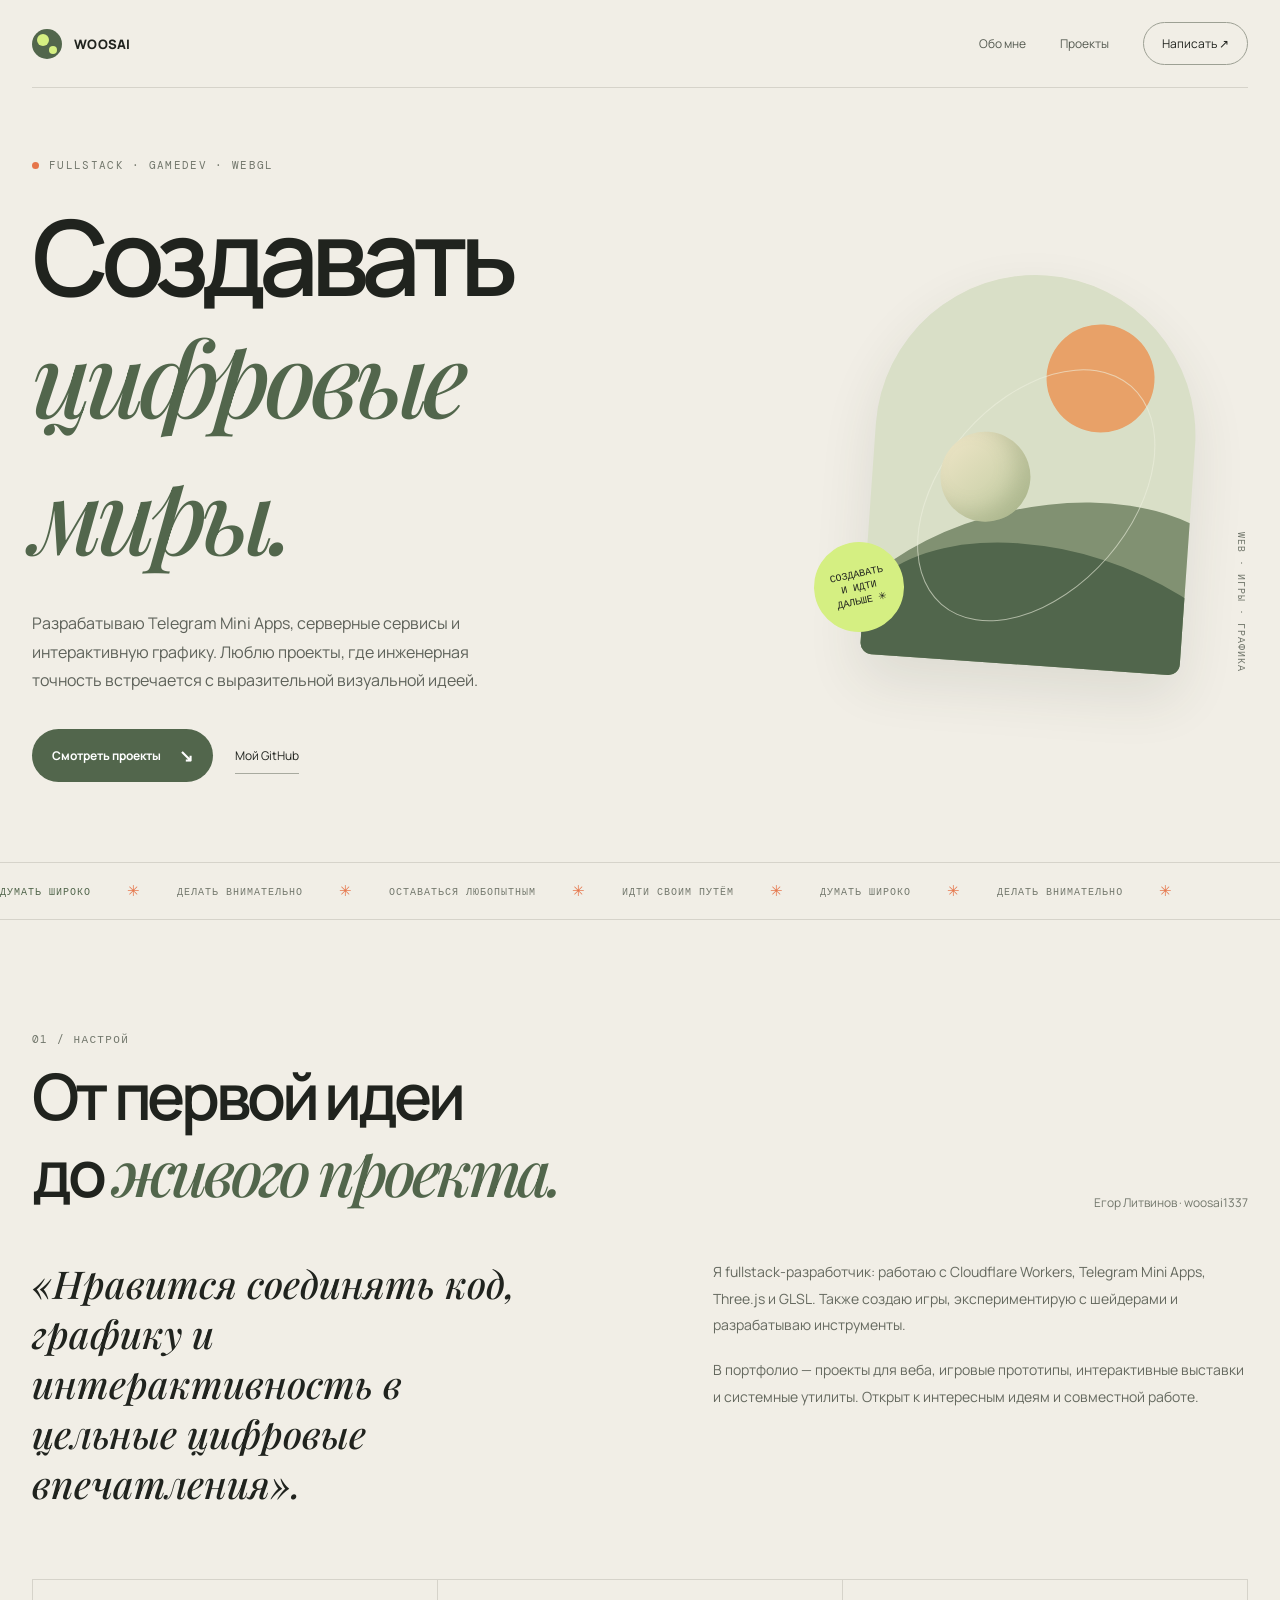
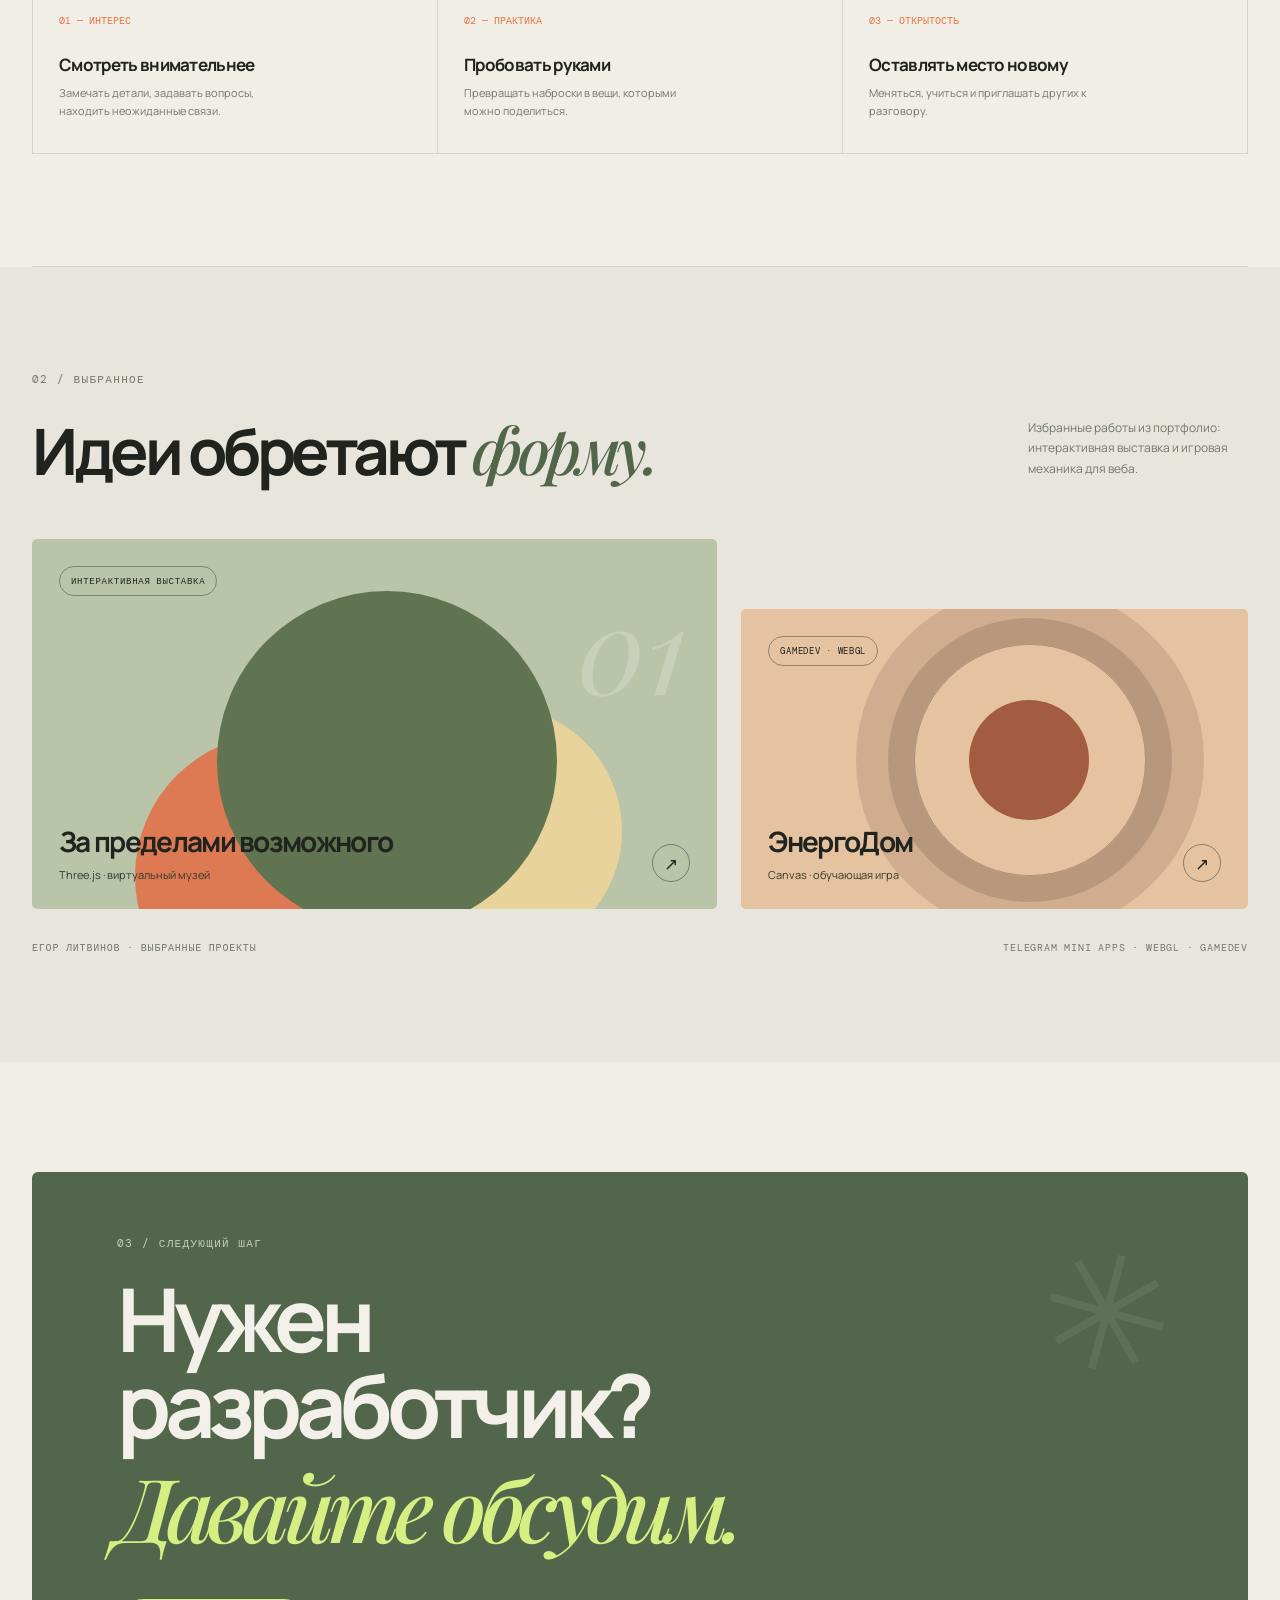
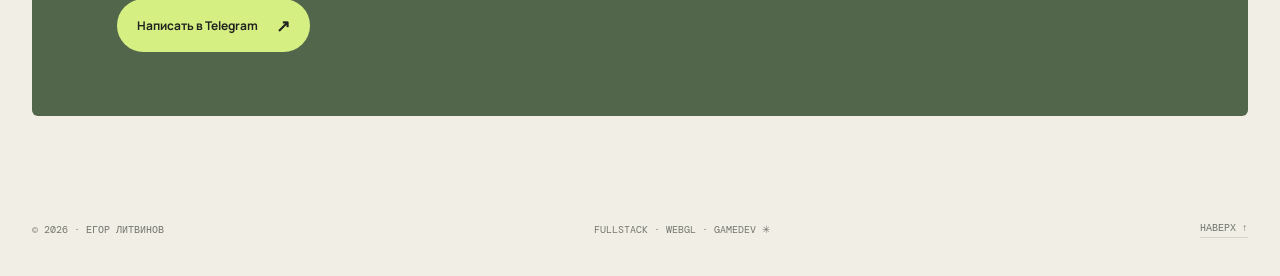
==== pole-zreniya/index.html @ 6d524a36 "Add refreshed portfolio page" ====
<!doctype html>
<html lang="ru">
<head>
  <meta charset="utf-8" />
  <meta name="viewport" content="width=device-width, initial-scale=1" />
  <meta name="theme-color" content="#f1eee6" />
  <meta name="description" content="Портфолио Егора Литвинова: Telegram Mini Apps, serverless, WebGL, игры и интерактивные цифровые проекты." />
  <title>Егор Литвинов — разработчик цифровых миров</title>
  <link rel="preconnect" href="https://fonts.googleapis.com" />
  <link rel="preconnect" href="https://fonts.gstatic.com" crossorigin />
  <link href="https://fonts.googleapis.com/css2?family=DM+Mono:wght@400;500&family=Manrope:wght@400;500;600;700;800&family=Playfair+Display:ital,wght@0,500;0,600;1,500;1,600&display=swap" rel="stylesheet" />
  <style>
    :root{--paper:#f1eee6;--ink:#20231e;--muted:#72776c;--line:#d6d3ca;--green:#52664c;--lime:#d5ef82;--orange:#e6754a;--serif:'Playfair Display',Georgia,serif;--sans:Manrope,Arial,sans-serif;--mono:'DM Mono',monospace}
    *{box-sizing:border-box}html{scroll-behavior:smooth}body{margin:0;background:var(--paper);color:var(--ink);font-family:var(--sans);-webkit-font-smoothing:antialiased}a{color:inherit;text-decoration:none}.wrap{width:min(1320px,calc(100% - 64px));margin:auto}.topbar{height:88px;display:flex;align-items:center;justify-content:space-between;border-bottom:1px solid var(--line)}.brand{display:flex;align-items:center;gap:12px;font-size:13px;font-weight:800;letter-spacing:.02em}.brand-mark{width:30px;height:30px;border-radius:50%;background:var(--green);position:relative}.brand-mark:before,.brand-mark:after{content:'';position:absolute;background:var(--lime);border-radius:50%}.brand-mark:before{width:12px;height:12px;top:5px;left:5px}.brand-mark:after{width:8px;height:8px;bottom:5px;right:5px}.nav{display:flex;gap:34px;align-items:center;font-size:12px;color:#555a51}.nav a:hover{color:var(--orange)}.nav .contact{border:1px solid #9da094;border-radius:30px;padding:12px 18px;color:var(--ink)}.hero{min-height:670px;display:grid;grid-template-columns:1fr 430px;gap:9%;align-items:center;padding:70px 0 80px;position:relative}.eyebrow,.label{font:11px var(--mono);text-transform:uppercase;letter-spacing:.12em;color:var(--muted)}.eyebrow{display:flex;align-items:center;gap:10px}.dot{height:7px;width:7px;background:var(--orange);border-radius:50%;display:inline-block}.hero h1{font-size:clamp(64px,8.2vw,118px);line-height:.96;letter-spacing:-.075em;margin:34px 0 28px;font-weight:600}.hero h1 em{font:italic 500 .98em var(--serif);letter-spacing:-.06em;color:var(--green)}.intro{max-width:500px;font-size:16px;line-height:1.8;color:#5e625a;margin:0 0 34px}.hero-actions{display:flex;align-items:center;gap:22px}.button{display:inline-flex;align-items:center;gap:18px;background:var(--green);color:#fff;border-radius:999px;padding:15px 20px;font-size:12px;font-weight:700;transition:transform .2s,background .2s}.button:hover{transform:translateY(-2px);background:#3b5037}.button span{font-size:17px}.text-link{font-size:12px;border-bottom:1px solid #a8aa9f;padding:9px 0}.art{height:440px;position:relative;display:flex;align-items:center;justify-content:center}.art-card{width:320px;height:390px;background:#d9dfc7;border-radius:170px 170px 12px 12px;position:relative;overflow:hidden;transform:rotate(4deg);box-shadow:0 24px 55px #343c2b1c}.sun{position:absolute;width:108px;height:108px;border-radius:50%;background:#e8a168;top:45px;right:45px}.hill{position:absolute;width:440px;height:260px;border-radius:50%;background:#819172;bottom:-103px;left:-46px;transform:rotate(-17deg)}.hill.two{background:#51664c;bottom:-146px;left:-15px;transform:rotate(14deg)}.orb{position:absolute;z-index:2;width:90px;height:90px;border-radius:50%;background:linear-gradient(135deg,#f0e6c8,#bdc99e);left:68px;top:160px;box-shadow:inset -15px -8px 20px #71805a45}.orbit{position:absolute;z-index:2;border:1px solid #eef0df99;width:190px;height:290px;border-radius:50%;top:75px;left:70px;transform:rotate(37deg)}.art-caption{position:absolute;right:0;bottom:18px;font:10px var(--mono);color:var(--muted);writing-mode:vertical-rl;letter-spacing:.1em}.stamp{position:absolute;left:-4px;bottom:58px;width:90px;height:90px;background:var(--lime);border-radius:50%;display:grid;place-items:center;text-align:center;font:10px/1.35 var(--mono);text-transform:uppercase;transform:rotate(-12deg);z-index:3}.ticker{border-top:1px solid var(--line);border-bottom:1px solid var(--line);padding:18px 0;display:flex;gap:36px;align-items:center;overflow:hidden;white-space:nowrap;color:#74796e;font:10px var(--mono);letter-spacing:.1em;text-transform:uppercase}.ticker strong{color:var(--green);font-weight:500}.ticker span{display:inline-flex;align-items:center;gap:36px}.ticker i{font-style:normal;color:var(--orange);font-size:15px}.section{padding:112px 0;border-bottom:1px solid var(--line)}.section-head{display:flex;justify-content:space-between;align-items:end;margin-bottom:46px}.section-head h2{font-size:clamp(38px,5vw,68px);letter-spacing:-.065em;line-height:1;margin:18px 0 0;font-weight:600}.section-head h2 em{font:italic 500 1em var(--serif);color:var(--green)}.section-note{font-size:12px;line-height:1.7;color:var(--muted);max-width:210px}.about-grid{display:grid;grid-template-columns:1fr 1fr;gap:12%;align-items:start}.about-quote{font:italic 500 clamp(26px,3vw,40px)/1.3 var(--serif);max-width:520px;margin:0}.about-copy{font-size:14px;line-height:1.9;color:#65695f}.about-copy p{margin:0 0 18px}.principles{display:grid;grid-template-columns:repeat(3,1fr);gap:1px;background:var(--line);border:1px solid var(--line);margin-top:70px}.principle{background:var(--paper);padding:27px 26px 32px;min-height:164px}.principle .num{font:10px var(--mono);color:var(--orange)}.principle h3{font-size:17px;letter-spacing:-.04em;margin:24px 0 8px}.principle p{font-size:11px;line-height:1.7;color:var(--muted);margin:0;max-width:240px}.work{background:#e8e6dc}.work .wrap{padding-top:105px;padding-bottom:108px}.work-top{display:flex;justify-content:space-between;align-items:end;margin-bottom:48px}.work-top h2{font-size:clamp(40px,5vw,66px);line-height:1;letter-spacing:-.07em;margin:20px 0 0}.work-top h2 em{font:italic 500 1em var(--serif);color:var(--green)}.work-top p{max-width:220px;font-size:12px;line-height:1.7;color:var(--muted)}.projects{display:grid;grid-template-columns:1.15fr .85fr;gap:24px}.project{position:relative;min-height:350px;border-radius:5px;overflow:hidden;padding:27px;display:flex;flex-direction:column;justify-content:space-between}.project:first-child{background:#b9c4a9}.project:last-child{background:#e5c2a0;margin-top:70px;min-height:300px}.project-visual{position:absolute;inset:0;overflow:hidden}.project:first-child .project-visual:before{content:'';position:absolute;width:340px;height:340px;border-radius:50%;background:#607451;top:52px;left:27%;box-shadow:110px 70px 0 -45px #e8d49a,-110px 115px 0 -28px #dd7953}.project:first-child .project-visual:after{content:'01';position:absolute;right:30px;top:26px;font:italic 120px var(--serif);color:#f2eee04a}.project:last-child .project-visual:before{content:'';position:absolute;width:230px;height:230px;border:1px solid #775d4b7d;border-radius:50%;top:35px;left:34%;box-shadow:0 0 0 25px #0000,0 0 0 26px #775d4b44,0 0 0 57px #0000,0 0 0 58px #775d4b35}.project:last-child .project-visual:after{content:'';position:absolute;width:120px;height:120px;border-radius:50%;background:#a35c41;top:91px;left:calc(34% + 55px)}.project-content,.project-tag{position:relative;z-index:1}.project-tag{align-self:flex-start;border:1px solid #31382b70;border-radius:30px;padding:8px 11px;font:9px var(--mono);text-transform:uppercase;letter-spacing:.08em}.project h3{font-size:28px;letter-spacing:-.06em;margin:0 0 7px}.project p{font-size:11px;color:#34392f;margin:0}.project-bottom{display:flex;justify-content:space-between;align-items:end}.arrow{width:38px;height:38px;border:1px solid #34392f80;border-radius:50%;display:grid;place-items:center;font-size:17px}.work-foot{display:flex;justify-content:space-between;align-items:center;margin-top:32px;color:var(--muted);font:10px var(--mono);text-transform:uppercase;letter-spacing:.08em}.contact-section{padding:110px 0 80px}.contact-box{background:var(--green);color:#f2f0e8;padding:64px 7%;border-radius:6px;position:relative;overflow:hidden}.contact-box:after{content:'✳';position:absolute;right:6%;top:5%;font-size:160px;color:#ffffff12;transform:rotate(15deg)}.contact-box .label{color:#c5cebc}.contact-box h2{font-size:clamp(44px,7vw,88px);letter-spacing:-.075em;line-height:.98;margin:25px 0;max-width:730px}.contact-box h2 em{font:italic 500 1em var(--serif);color:var(--lime)}.contact-box .button{background:var(--lime);color:var(--ink);margin-top:9px}.contact-box .button:hover{background:#e2f7a7}.footer{display:flex;justify-content:space-between;align-items:center;padding:25px 0 38px;color:var(--muted);font:10px var(--mono)}.footer a{border-bottom:1px solid var(--line);padding-bottom:3px}
    @media(max-width:850px){.hero{grid-template-columns:1fr 300px;gap:4%;min-height:580px}.art-card{width:255px;height:340px}.art{height:380px}.sun{width:82px;height:82px}.hill{width:350px}.orbit{left:38px}.orb{left:42px}.stamp{left:-8px}.section{padding:82px 0}.work .wrap{padding-top:80px;padding-bottom:80px}}
    @media(max-width:650px){.wrap{width:calc(100% - 40px)}.topbar{height:70px}.nav{gap:0}.nav>a:not(.contact){display:none}.nav .contact{padding:10px 14px}.hero{display:flex;flex-direction:column;align-items:stretch;padding:64px 0 35px;gap:12px}.hero h1{font-size:clamp(62px,17vw,96px);margin:25px 0 20px}.intro{font-size:14px;max-width:420px}.art{height:345px;width:100%;margin-top:0}.art-card{width:250px;height:320px}.art-caption{right:10px}.stamp{left:calc(50% - 155px);bottom:34px}.ticker{padding:15px 0}.section{padding:75px 0}.section-head{display:block;margin-bottom:35px}.section-note{margin-top:20px}.about-grid{grid-template-columns:1fr;gap:28px}.principles{grid-template-columns:1fr;margin-top:42px}.principle{min-height:130px}.principle h3{margin-top:17px}.work .wrap{padding-top:75px;padding-bottom:75px}.work-top{display:block}.work-top p{margin-top:18px}.projects{grid-template-columns:1fr;gap:14px}.project{min-height:300px}.project:last-child{margin-top:0;min-height:270px}.work-foot{font-size:8px}.contact-section{padding:72px 0 45px}.contact-box{padding:44px 25px}.contact-box:after{font-size:100px;right:-5px}.contact-box h2{font-size:53px}.footer{font-size:8px;gap:15px}.footer span:first-child{max-width:150px}}
    @media(prefers-reduced-motion:reduce){html{scroll-behavior:auto}*,*:before,*:after{transition:none!important}}
  </style>
</head>
<body>
  <header class="wrap topbar">
    <a class="brand" href="#top" aria-label="woosai — наверх"><span class="brand-mark"></span><span>WOOSAI</span></a>
    <nav class="nav" aria-label="Основная навигация"><a href="#about">Обо мне</a><a href="#work">Проекты</a><a href="#contact" class="contact">Написать ↗</a></nav>
  </header>
  <main id="top">
    <section class="wrap hero">
      <div><div class="eyebrow"><i class="dot"></i> FULLSTACK · GAMEDEV · WEBGL</div><h1>Создавать<br><em>цифровые миры.</em></h1><p class="intro">Разрабатываю Telegram Mini Apps, серверные сервисы и интерактивную графику. Люблю проекты, где инженерная точность встречается с выразительной визуальной идеей.</p><div class="hero-actions"><a class="button" href="#work">Смотреть проекты <span>↘</span></a><a class="text-link" href="https://github.com/woosai1337" target="_blank" rel="noopener">Мой GitHub</a></div></div>
      <div class="art" aria-label="Абстрактная иллюстрация: солнце над холмами"><div class="art-card"><div class="sun"></div><div class="orbit"></div><div class="orb"></div><div class="hill"></div><div class="hill two"></div></div><div class="stamp">создавать<br>и идти<br>дальше ✳</div><div class="art-caption">WEB · ИГРЫ · ГРАФИКА</div></div>
    </section>
    <div class="ticker" aria-hidden="true"><span><strong>думать широко</strong><i>✳</i>делать внимательно<i>✳</i>оставаться любопытным<i>✳</i>идти своим путём<i>✳</i>думать широко<i>✳</i>делать внимательно<i>✳</i></span></div>
    <section class="wrap section" id="about">
      <div class="section-head"><div><div class="label">01 / НАСТРОЙ</div><h2>От первой идеи<br>до <em>живого проекта.</em></h2></div><div class="section-note">Егор Литвинов · woosai1337</div></div>
      <div class="about-grid"><p class="about-quote">«Нравится соединять код, графику и интерактивность в цельные цифровые впечатления».</p><div class="about-copy"><p>Я fullstack-разработчик: работаю с Cloudflare Workers, Telegram Mini Apps, Three.js и GLSL. Также создаю игры, экспериментирую с шейдерами и разрабатываю инструменты.</p><p>В портфолио — проекты для веба, игровые прототипы, интерактивные выставки и системные утилиты. Открыт к интересным идеям и совместной работе.</p></div></div>
      <div class="principles"><article class="principle"><span class="num">01 — ИНТЕРЕС</span><h3>Смотреть внимательнее</h3><p>Замечать детали, задавать вопросы, находить неожиданные связи.</p></article><article class="principle"><span class="num">02 — ПРАКТИКА</span><h3>Пробовать руками</h3><p>Превращать наброски в вещи, которыми можно поделиться.</p></article><article class="principle"><span class="num">03 — ОТКРЫТОСТЬ</span><h3>Оставлять место новому</h3><p>Меняться, учиться и приглашать других к разговору.</p></article></div>
    </section>
    <section class="work" id="work"><div class="wrap"><div class="work-top"><div><div class="label">02 / ВЫБРАННОЕ</div><h2>Идеи обретают <em>форму.</em></h2></div><p>Избранные работы из портфолио: интерактивная выставка и игровая механика для веба.</p></div>
      <div class="projects"><article class="project"><div class="project-visual"></div><span class="project-tag">ИНТЕРАКТИВНАЯ ВЫСТАВКА</span><div class="project-bottom"><div class="project-content"><h3>За пределами возможного</h3><p>Three.js · виртуальный музей</p></div><span class="arrow" aria-hidden="true">↗</span></div></article><article class="project"><div class="project-visual"></div><span class="project-tag">GAMEDEV · WEBGL</span><div class="project-bottom"><div class="project-content"><h3>ЭнергоДом</h3><p>Canvas · обучающая игра</p></div><span class="arrow" aria-hidden="true">↗</span></div></article></div><div class="work-foot"><span>ЕГОР ЛИТВИНОВ · ВЫБРАННЫЕ ПРОЕКТЫ</span><span>TELEGRAM MINI APPS · WEBGL · GAMEDEV</span></div>
    </div></section>
    <section class="wrap contact-section" id="contact"><div class="contact-box"><div class="label">03 / СЛЕДУЮЩИЙ ШАГ</div><h2>Нужен разработчик?<br><em>Давайте обсудим.</em></h2><a class="button" href="https://t.me/tarakan_egor" target="_blank" rel="noopener">Написать в Telegram <span>↗</span></a></div></section>
  </main>
  <footer class="wrap footer"><span>© 2026 · ЕГОР ЛИТВИНОВ</span><span>FULLSTACK · WEBGL · GAMEDEV ✳</span><a href="#top">НАВЕРХ ↑</a></footer>
</body>
</html>
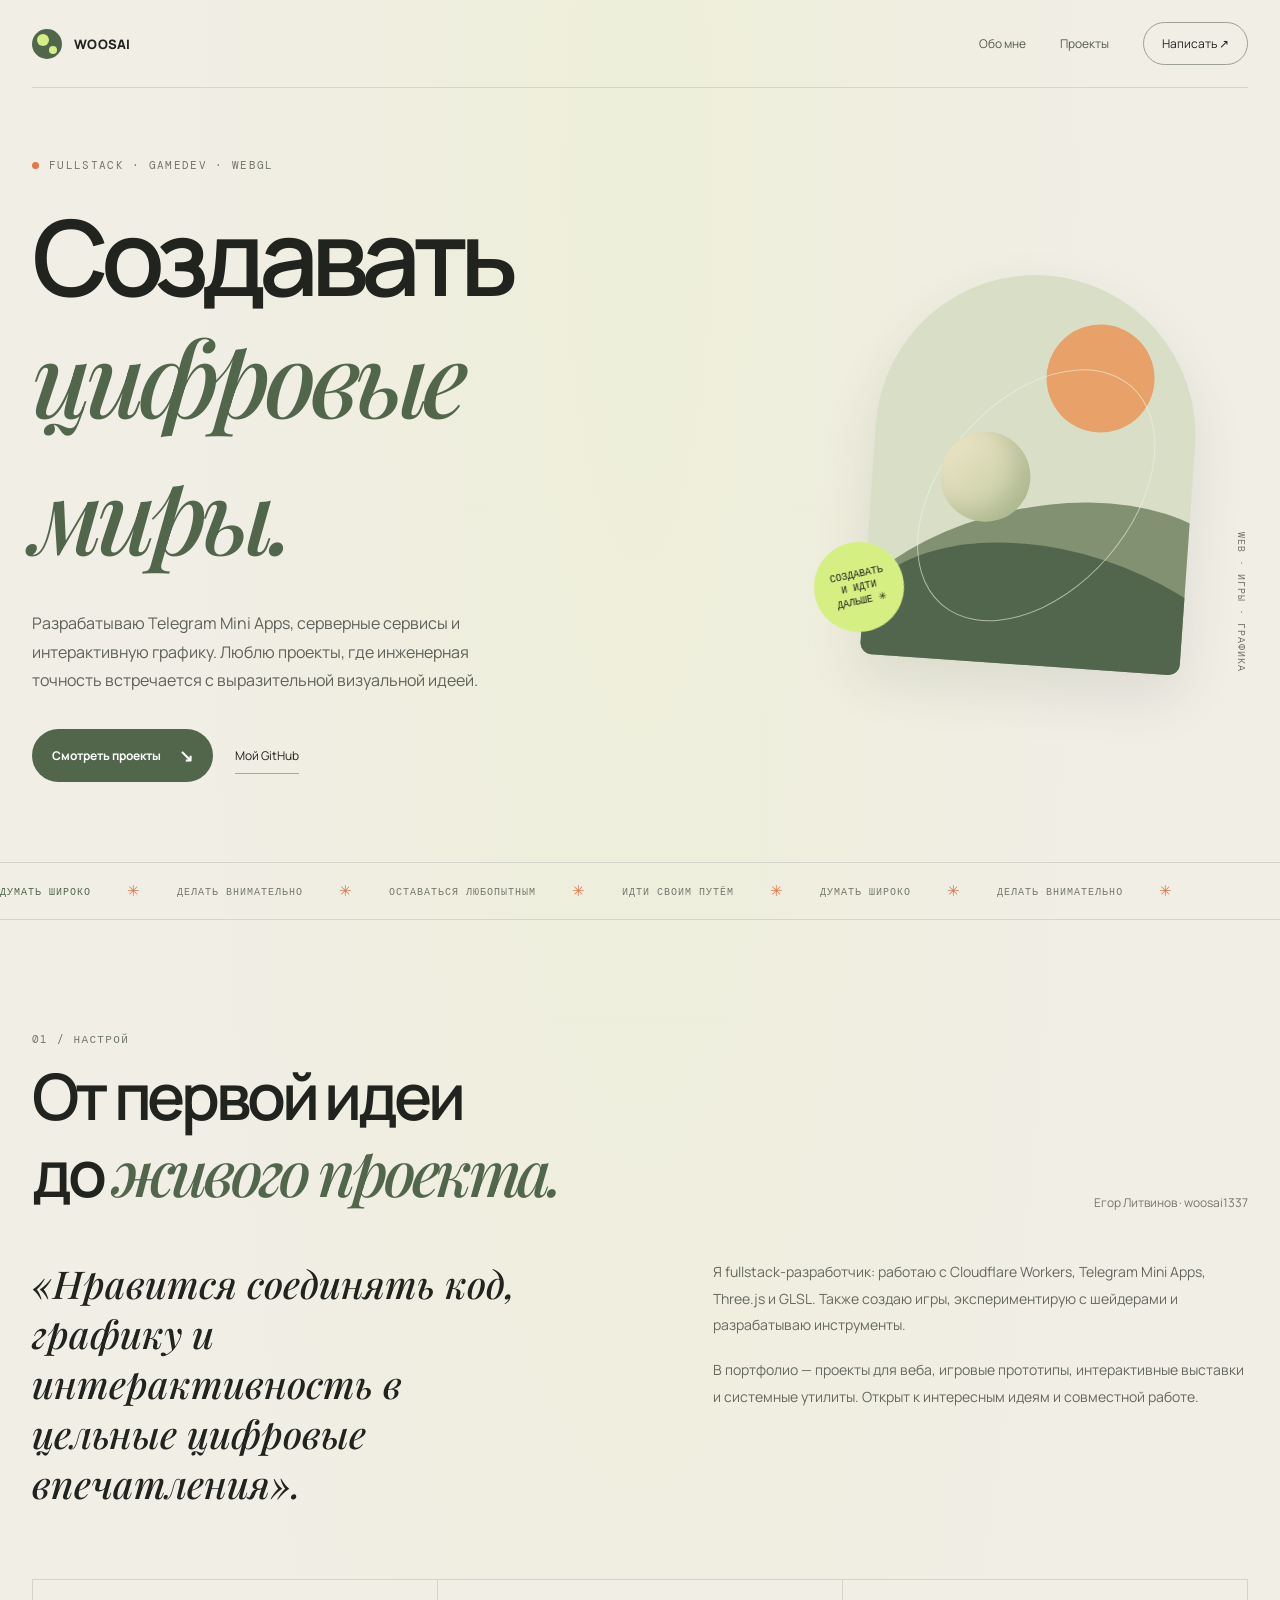
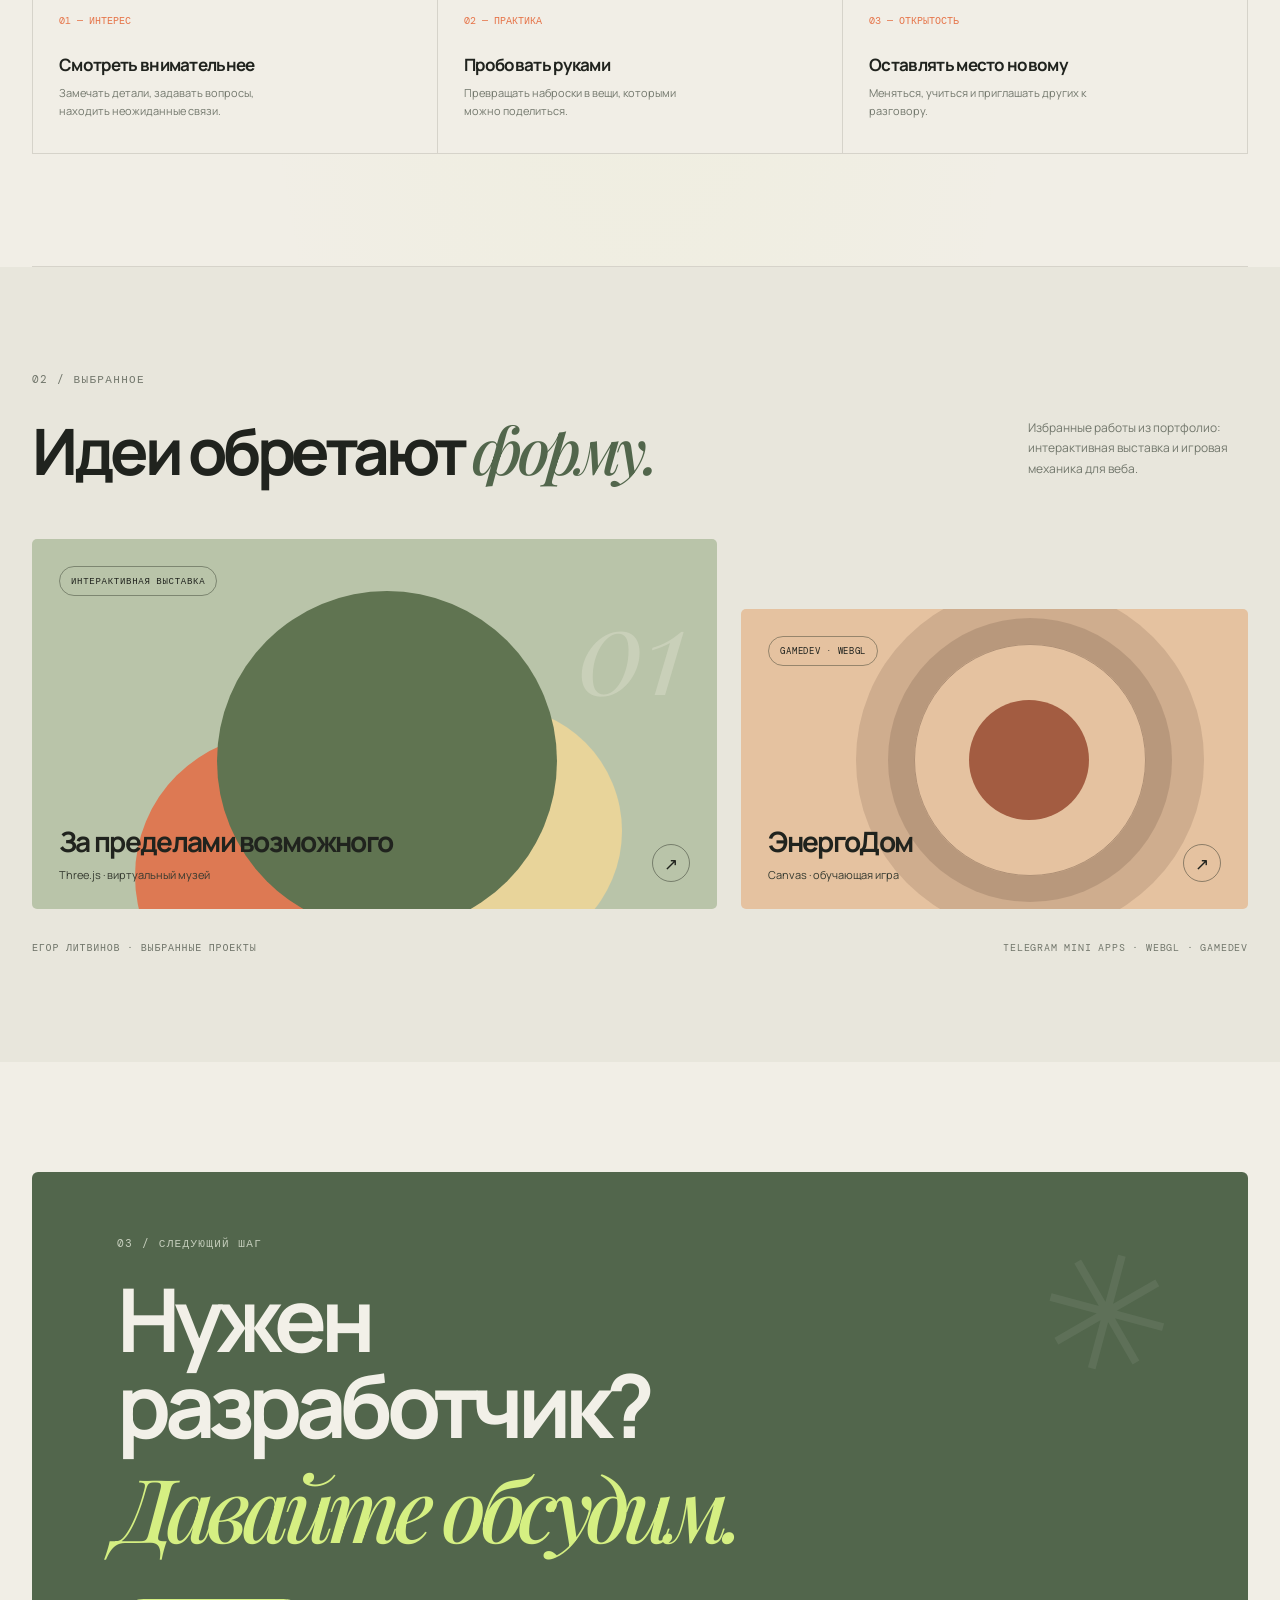
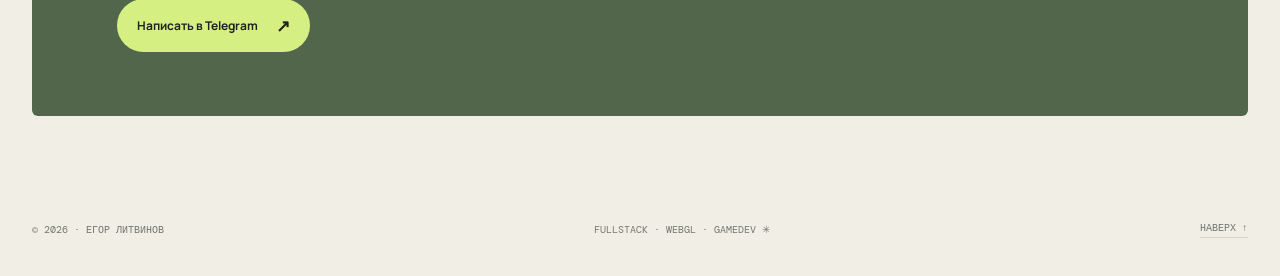
==== commit a94ac555: "Add refined motion and interactions" ====
--- a/pole-zreniya/index.html
+++ b/pole-zreniya/index.html
@@ -16,6 +16,24 @@
     @media(max-width:650px){.wrap{width:calc(100% - 40px)}.topbar{height:70px}.nav{gap:0}.nav>a:not(.contact){display:none}.nav .contact{padding:10px 14px}.hero{display:flex;flex-direction:column;align-items:stretch;padding:64px 0 35px;gap:12px}.hero h1{font-size:clamp(62px,17vw,96px);margin:25px 0 20px}.intro{font-size:14px;max-width:420px}.art{height:345px;width:100%;margin-top:0}.art-card{width:250px;height:320px}.art-caption{right:10px}.stamp{left:calc(50% - 155px);bottom:34px}.ticker{padding:15px 0}.section{padding:75px 0}.section-head{display:block;margin-bottom:35px}.section-note{margin-top:20px}.about-grid{grid-template-columns:1fr;gap:28px}.principles{grid-template-columns:1fr;margin-top:42px}.principle{min-height:130px}.principle h3{margin-top:17px}.work .wrap{padding-top:75px;padding-bottom:75px}.work-top{display:block}.work-top p{margin-top:18px}.projects{grid-template-columns:1fr;gap:14px}.project{min-height:300px}.project:last-child{margin-top:0;min-height:270px}.work-foot{font-size:8px}.contact-section{padding:72px 0 45px}.contact-box{padding:44px 25px}.contact-box:after{font-size:100px;right:-5px}.contact-box h2{font-size:53px}.footer{font-size:8px;gap:15px}.footer span:first-child{max-width:150px}}
     @media(prefers-reduced-motion:reduce){html{scroll-behavior:auto}*,*:before,*:after{transition:none!important}}
   </style>
+
+  <style id="motion-upgrade">
+    :root{--spot-x:52vw;--spot-y:28vh;--scroll-progress:0}
+    body{background-image:radial-gradient(ellipse at var(--spot-x) var(--spot-y),rgba(213,239,130,.13),transparent 30rem)}
+    body:before{content:"";position:fixed;z-index:20;left:0;right:0;top:0;height:3px;transform-origin:left;transform:scaleX(var(--scroll-progress));background:linear-gradient(90deg,var(--orange),var(--lime),var(--green));pointer-events:none}
+    .hero{perspective:1000px}.hero>div:first-child{animation:hero-in .9s cubic-bezier(.2,.75,.2,1) both}.hero .eyebrow{animation:fade-up .65s .12s both}.hero h1{animation:fade-up .8s .2s both}.hero .intro{animation:fade-up .8s .34s both}.hero-actions{animation:fade-up .8s .45s both}.art{transform-style:preserve-3d;animation:art-in 1s .16s cubic-bezier(.2,.75,.2,1) both}.art-card{animation:card-float 8s ease-in-out infinite;transition:transform .35s cubic-bezier(.2,.8,.2,1),box-shadow .35s}.art:hover .art-card{box-shadow:0 35px 75px #343c2b2e}.sun{animation:sun-glow 5s ease-in-out infinite alternate}.orb{animation:orbit-drift 11s ease-in-out infinite}.orbit{animation:orbit-spin 22s linear infinite}.stamp{animation:stamp-enter .7s .8s both,stamp-sway 7s 1.5s ease-in-out infinite}.ticker span{animation:ticker-run 35s linear infinite}.ticker:hover span{animation-play-state:paused}
+    .section-head,.about-grid,.principles,.work-top,.project,.contact-box,.footer{transition:opacity .75s,transform .75s cubic-bezier(.2,.75,.2,1)}
+    [data-reveal]{opacity:0;transform:translateY(28px)}[data-reveal].is-visible{opacity:1;transform:translateY(0)}
+    .principle{transition:background .25s,transform .3s}.principle:hover{background:#e9efdb;transform:translateY(-5px)}
+    .project{transform-style:preserve-3d;transition:transform .3s ease,box-shadow .3s}.project:hover{box-shadow:0 22px 50px #353d2a22}.project:hover .project-visual:before,.project:hover .project-visual:after{transition:transform .6s cubic-bezier(.2,.75,.2,1)}.project:first-child:hover .project-visual:before{transform:translate(-8px,-8px) scale(1.05)}.project:last-child:hover .project-visual:after{transform:scale(1.14)}.arrow{transition:transform .25s,background .25s,color .25s}.project:hover .arrow{transform:rotate(45deg);background:var(--ink);color:#fff}
+    .button{position:relative;overflow:hidden;isolation:isolate}.button:before{content:"";position:absolute;z-index:-1;inset:0;background:linear-gradient(110deg,transparent 25%,#ffffff42 50%,transparent 75%);transform:translateX(-130%);transition:transform .65s}.button:hover:before{transform:translateX(130%)}.nav .contact{transition:background .2s,color .2s,border-color .2s}.nav .contact:hover{background:var(--green);color:white;border-color:var(--green)}
+    .eyebrow .dot{animation:dot-pulse 2s ease-in-out infinite}.contact-box{isolation:isolate}.contact-box:after{animation:star-turn 45s linear infinite;transform-origin:center}
+    @keyframes hero-in{from{opacity:0;transform:translateY(22px)}to{opacity:1;transform:translateY(0)}}@keyframes fade-up{from{opacity:0;transform:translateY(18px)}to{opacity:1;transform:translateY(0)}}@keyframes art-in{from{opacity:0;transform:translate3d(20px,12px,-30px) rotateY(-8deg)}to{opacity:1;transform:translate3d(0,0,0) rotateY(0)}}@keyframes card-float{0%,100%{transform:translateY(0) rotate(4deg)}50%{transform:translateY(-10px) rotate(2deg)}}@keyframes sun-glow{from{box-shadow:0 0 0 0 #e8a16800}to{box-shadow:0 0 38px 4px #e8a16855}}@keyframes orbit-drift{0%,100%{transform:translate(0,0)}50%{transform:translate(8px,-11px)}}@keyframes orbit-spin{to{transform:rotate(397deg)}}@keyframes stamp-enter{from{opacity:0;scale:.6}to{opacity:1;scale:1}}@keyframes stamp-sway{0%,100%{rotate:-12deg}50%{rotate:-5deg}}@keyframes ticker-run{to{transform:translateX(-35%)}}@keyframes dot-pulse{0%,100%{box-shadow:0 0 0 0 #e6754a60}50%{box-shadow:0 0 0 7px #e6754a00}}@keyframes star-turn{to{rotate:375deg}}
+    @media(max-width:650px){body{background-image:radial-gradient(ellipse at var(--spot-x) var(--spot-y),rgba(213,239,130,.1),transparent 22rem)}.ticker span{animation-duration:48s}.project:hover{transform:none!important}}
+    @media(pointer:coarse){body{background-image:none}}
+    @media(prefers-reduced-motion:reduce){*,*:before,*:after{animation-duration:.01ms!important;animation-iteration-count:1!important;scroll-behavior:auto!important;transition-duration:.01ms!important}[data-reveal]{opacity:1;transform:none}}
+  </style>
+
 </head>
 <body>
   <header class="wrap topbar">
@@ -39,5 +57,23 @@
     <section class="wrap contact-section" id="contact"><div class="contact-box"><div class="label">03 / СЛЕДУЮЩИЙ ШАГ</div><h2>Нужен разработчик?<br><em>Давайте обсудим.</em></h2><a class="button" href="https://t.me/tarakan_egor" target="_blank" rel="noopener">Написать в Telegram <span>↗</span></a></div></section>
   </main>
   <footer class="wrap footer"><span>© 2026 · ЕГОР ЛИТВИНОВ</span><span>FULLSTACK · WEBGL · GAMEDEV ✳</span><a href="#top">НАВЕРХ ↑</a></footer>
+
+  <script>
+    (()=>{
+      const reduce=matchMedia('(prefers-reduced-motion: reduce)').matches;
+      const revealTargets=document.querySelectorAll('.section-head,.about-grid,.principles,.work-top,.project,.contact-box');
+      revealTargets.forEach((el,i)=>{el.dataset.reveal='';el.style.transitionDelay=`${Math.min(i%4,3)*90}ms`});
+      if(!reduce&&'IntersectionObserver'in window){
+        const observer=new IntersectionObserver(entries=>entries.forEach(entry=>{if(entry.isIntersecting){entry.target.classList.add('is-visible');observer.unobserve(entry.target)}}),{threshold:.14,rootMargin:'0px 0px -35px 0px'});
+        revealTargets.forEach(el=>observer.observe(el));
+      }else revealTargets.forEach(el=>el.classList.add('is-visible'));
+      let frame=0;
+      const update=(x,y)=>{if(frame)return;frame=requestAnimationFrame(()=>{document.documentElement.style.setProperty('--spot-x',`${x}px`);document.documentElement.style.setProperty('--spot-y',`${y}px`);const max=document.documentElement.scrollHeight-innerHeight;document.documentElement.style.setProperty('--scroll-progress',max>0?String(scrollY/max):'0');frame=0})};
+      addEventListener('pointermove',e=>{if(e.pointerType==='mouse'&&!reduce)update(e.clientX,e.clientY)},{passive:true});
+      addEventListener('scroll',()=>update(innerWidth*.5,innerHeight*.2),{passive:true});update(innerWidth*.5,innerHeight*.2);
+      if(!reduce&&matchMedia('(pointer:fine)').matches){document.querySelectorAll('.project').forEach(card=>{card.addEventListener('pointermove',e=>{const r=card.getBoundingClientRect(),x=(e.clientX-r.left)/r.width-.5,y=(e.clientY-r.top)/r.height-.5;card.style.transform=`perspective(800px) rotateX(${-y*4}deg) rotateY(${x*5}deg) translateY(-3px)`});card.addEventListener('pointerleave',()=>{card.style.transform=''})})}
+    })();
+  </script>
+
 </body>
 </html>
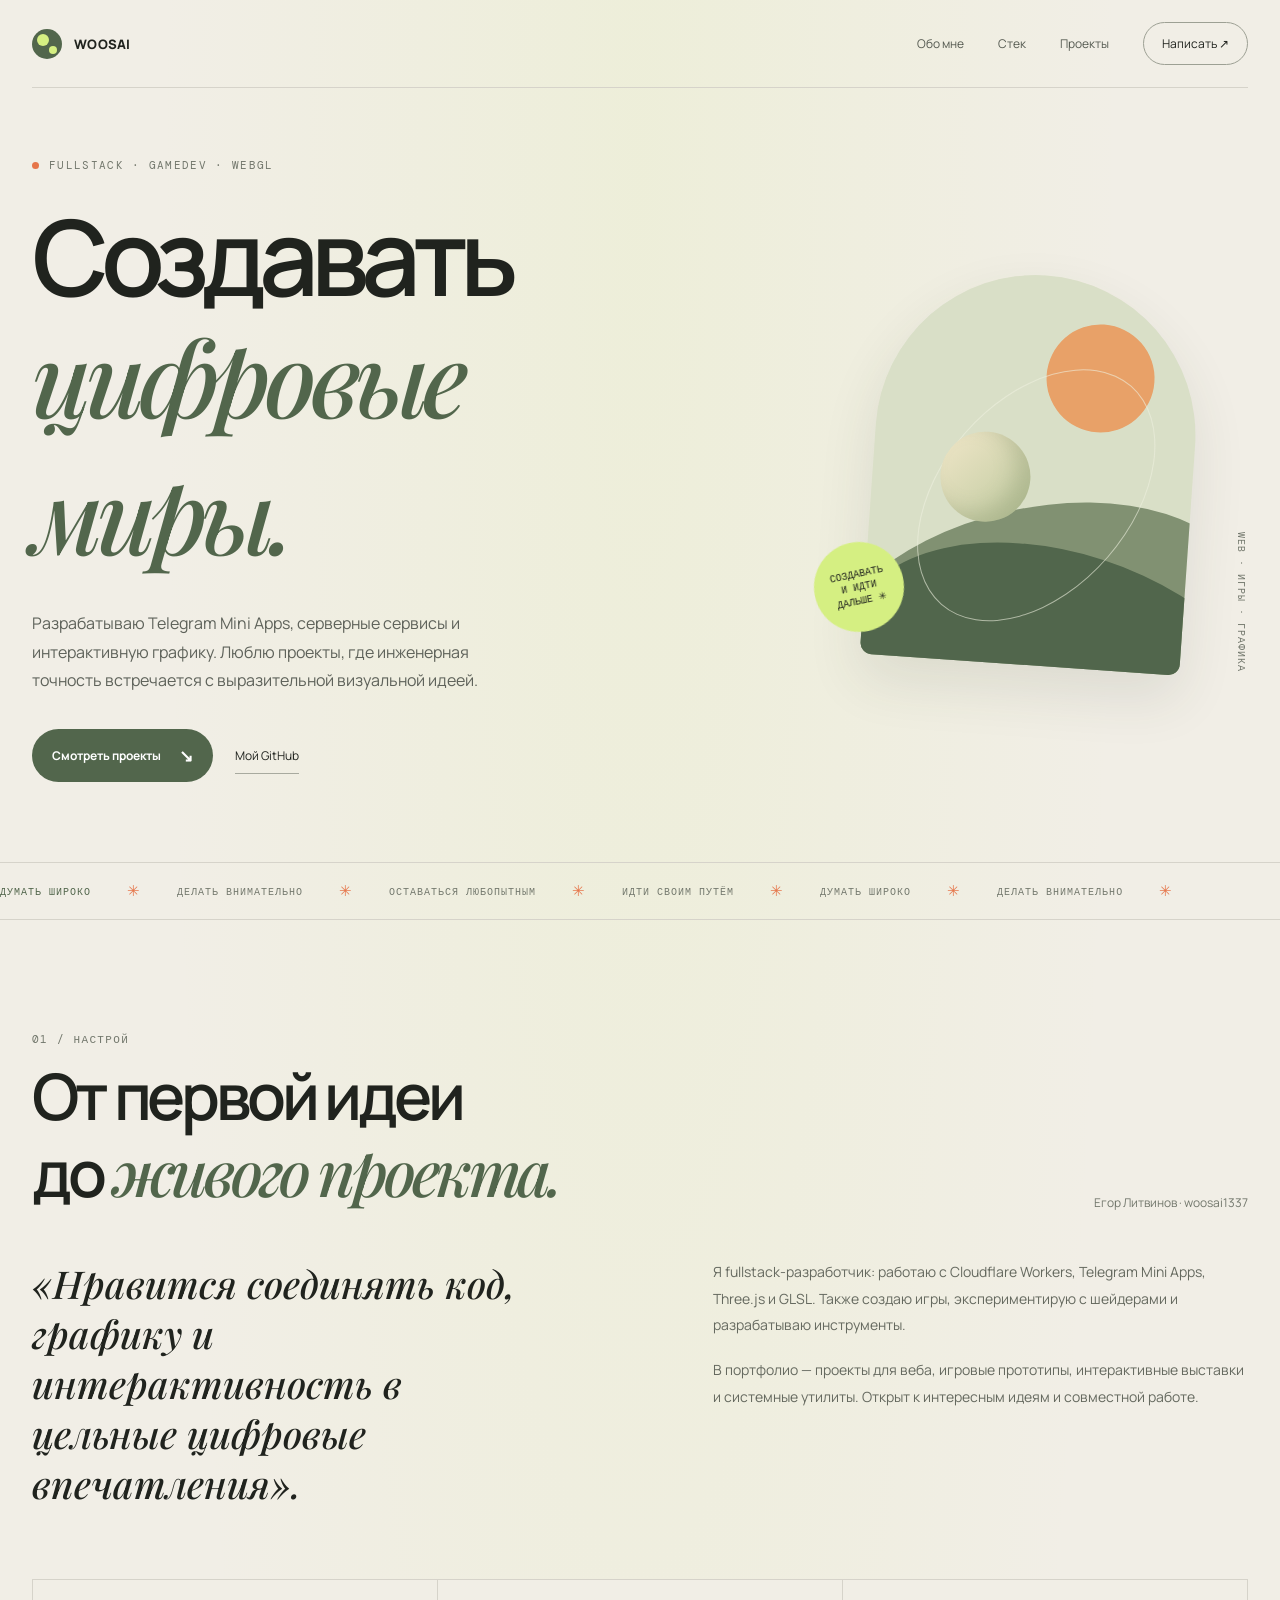
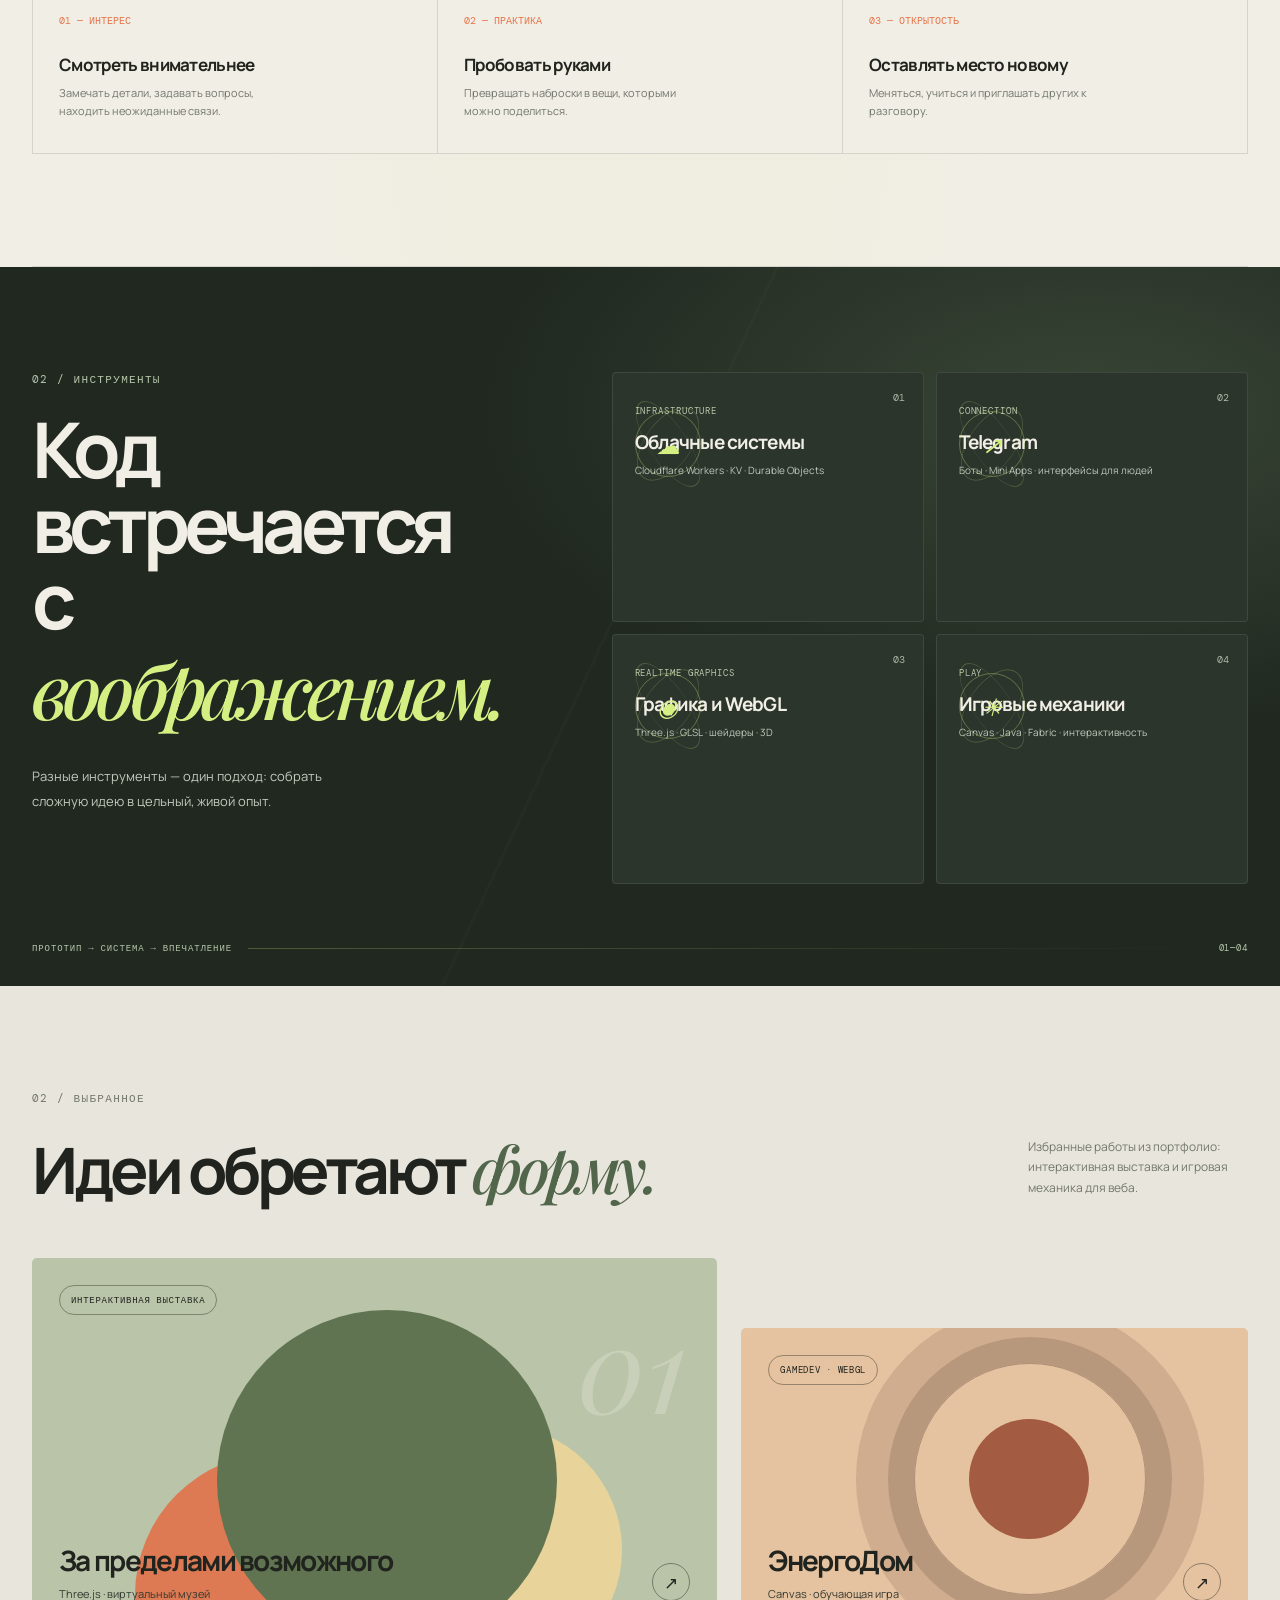
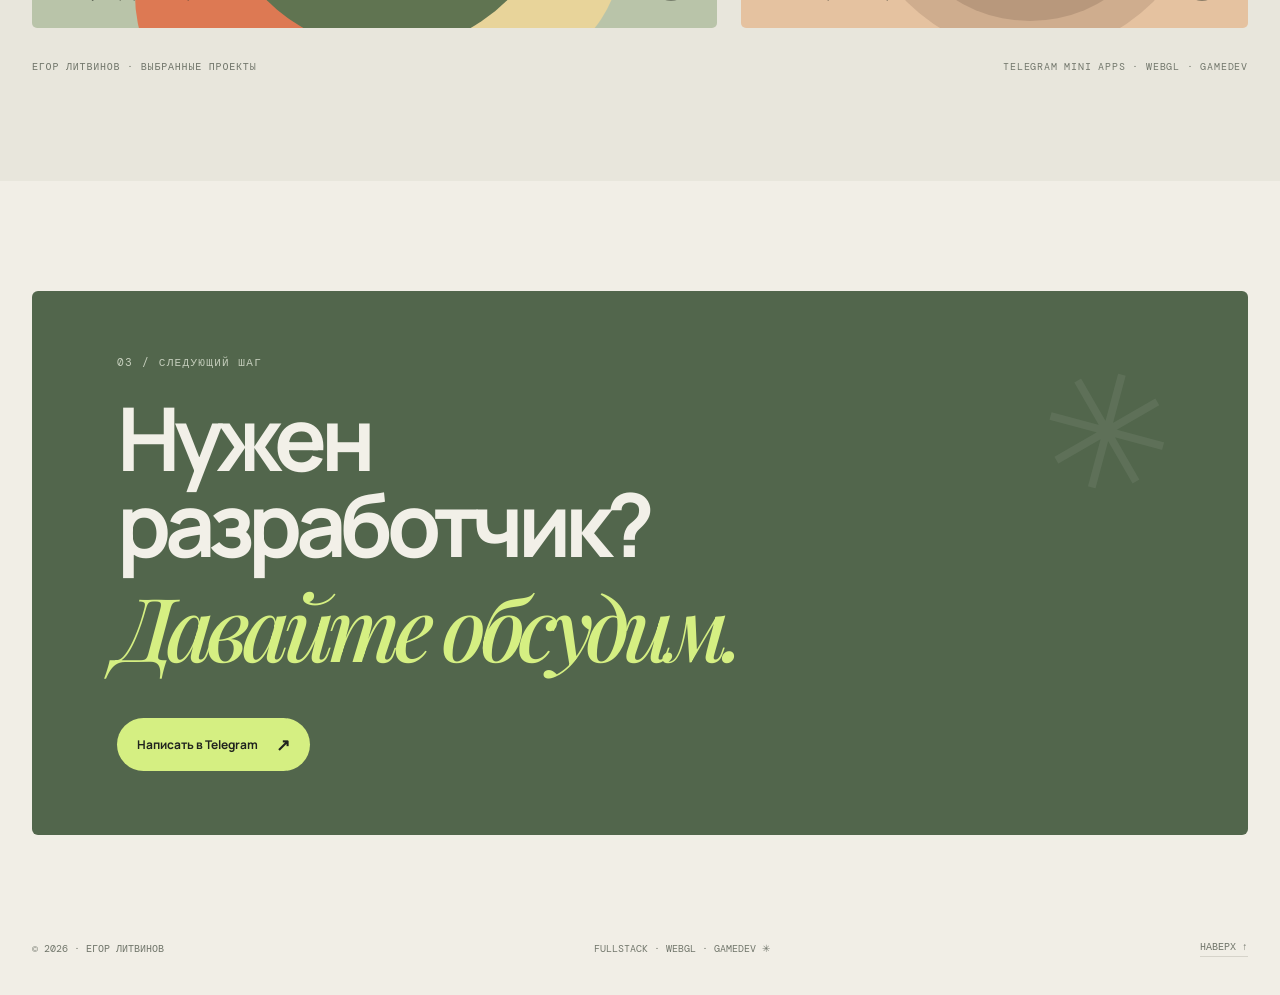
==== commit 1351c6b2: "Expand portfolio with interactive tech and cases" ====
--- a/pole-zreniya/index.html
+++ b/pole-zreniya/index.html
@@ -34,11 +34,20 @@
     @media(prefers-reduced-motion:reduce){*,*:before,*:after{animation-duration:.01ms!important;animation-iteration-count:1!important;scroll-behavior:auto!important;transition-duration:.01ms!important}[data-reveal]{opacity:1;transform:none}}
   </style>
 
+
+  <style id="portfolio-upgrade">
+    .stack-section{position:relative;overflow:hidden;background:#202820;color:#f1eee6;padding:105px 0 32px;isolation:isolate}.stack-section:before{content:"";position:absolute;z-index:-1;inset:0;background:radial-gradient(ellipse at 85% 20%,#52664c7a,transparent 40%),linear-gradient(115deg,transparent 48%,#d5ef8208 48.1%,transparent 48.3%);pointer-events:none}.stack-wrap{display:grid;grid-template-columns:.78fr 1.22fr;gap:9%;align-items:start}.stack-heading .label{color:#b8c6aa}.stack-heading h2{font-size:clamp(48px,6vw,78px);line-height:.98;letter-spacing:-.075em;margin:25px 0}.stack-heading h2 em{font:italic 500 1em var(--serif);color:var(--lime)}.stack-heading p{font-size:13px;line-height:1.9;color:#c2c9bd;max-width:310px}.stack-grid{display:grid;grid-template-columns:1fr 1fr;gap:12px}.stack-card{position:relative;min-height:250px;padding:24px 22px 21px;background:#2b352c;border:1px solid #ffffff18;border-radius:4px;overflow:hidden;display:flex;flex-direction:column;justify-content:space-between;transition:transform .35s,border-color .35s,background .35s}.stack-card:hover{transform:translateY(-5px);border-color:#d5ef8266;background:#303c31}.stack-index{position:absolute;right:18px;top:18px;color:#aeb8a8;font:10px var(--mono)}.stack-orbit{position:absolute;top:38px;left:22px;width:66px;height:66px;border:1px solid #d5ef8255;border-radius:50%;display:grid;place-items:center;color:var(--lime);font:24px var(--sans)}.stack-orbit:before,.stack-orbit:after{content:"";position:absolute;border:1px solid #d5ef8233;border-radius:50%;inset:-10px;transform:rotate(36deg) scaleX(.55)}.stack-orbit:after{inset:-18px;transform:rotate(-34deg) scaleX(.38)}.stack-card:hover .stack-orbit{animation:stack-orbit 4s linear infinite}.stack-kicker{font:9px var(--mono);letter-spacing:.1em;color:#b8c6aa}.stack-card h3{margin:10px 0 7px;font-size:19px;letter-spacing:-.045em}.stack-card p{margin:0;color:#c1c8bc;font-size:10px;line-height:1.65}.stack-footer{display:flex;align-items:center;gap:16px;margin:58px auto 0;color:#b8c6aa;font:9px var(--mono);letter-spacing:.1em}.stack-line{height:1px;flex:1;background:linear-gradient(90deg,#d5ef8240,transparent)}@keyframes stack-orbit{to{rotate:360deg}}
+    .project{cursor:pointer}.project:focus-visible{outline:3px solid var(--orange);outline-offset:4px}.project-tag{backdrop-filter:blur(5px)}.case-dialog{width:min(790px,calc(100% - 32px));padding:0;border:1px solid #ffffff38;border-radius:8px;background:#f1eee6;color:var(--ink);box-shadow:0 35px 110px #10170fb3;grid-template-columns:.8fr 1.2fr;overflow:hidden;opacity:0;transform:translateY(18px) scale(.985);transition:opacity .25s,transform .35s cubic-bezier(.2,.8,.2,1)}.case-dialog[open]{display:grid;opacity:1;transform:translateY(0) scale(1)}.case-dialog::backdrop{background:#111811b8;backdrop-filter:blur(10px)}.case-close{position:absolute;z-index:3;top:15px;right:16px;width:38px;height:38px;border:1px solid #fff8;border-radius:50%;background:#202820;color:white;font-size:24px;line-height:1;cursor:pointer;transition:transform .2s,background .2s}.case-close:hover{transform:rotate(90deg);background:var(--orange)}.case-art{position:relative;min-height:440px;background:linear-gradient(155deg,#c6d0b8,#71816a 60%,#394c38);overflow:hidden;display:grid;place-items:center}.case-art:before{content:"";position:absolute;width:290px;height:290px;border-radius:50%;background:radial-gradient(circle at 35% 33%,#e8a168,#d5ef8290 45%,#52664c 72%);box-shadow:0 0 90px #d5ef8233;animation:case-breathe 5s ease-in-out infinite alternate}.case-ring{position:absolute;width:340px;height:210px;border:1px solid #f1eee688;border-radius:50%;transform:rotate(-32deg);animation:orbit-spin 24s linear infinite}.case-ring:after{content:"";position:absolute;width:9px;height:9px;top:27px;left:40px;border-radius:50%;background:var(--lime);box-shadow:0 0 20px var(--lime)}.case-symbol{position:relative;z-index:1;color:#f1eee6;font:100px var(--serif);text-shadow:0 8px 32px #20282066}.case-number{position:absolute;left:22px;bottom:20px;color:#f1eee6d0;font:9px var(--mono);letter-spacing:.1em}.case-copy{padding:64px 36px 36px}.case-kicker{font:9px var(--mono);letter-spacing:.1em;color:var(--green)}.case-copy h2{font-size:clamp(31px,4vw,45px);line-height:1;letter-spacing:-.07em;margin:17px 0}.case-copy>p{font-size:12px;line-height:1.8;color:#63685f}.case-details{margin:24px 0}.case-fact{display:flex;gap:14px;border-top:1px solid var(--line);padding:12px 0;font-size:11px}.case-fact span{color:var(--orange);font:9px var(--mono)}.case-fact strong{font-weight:600}.case-link{display:inline-flex;gap:18px;align-items:center;background:var(--green);color:white;padding:13px 17px;border-radius:99px;font-size:11px}.case-link span{font-size:15px}@keyframes case-breathe{to{transform:scale(1.07);filter:hue-rotate(8deg)}}
+    @media(max-width:850px){.stack-wrap{grid-template-columns:1fr;gap:34px}.stack-heading p{max-width:460px}.stack-card{min-height:220px}}
+    @media(max-width:600px){.stack-section{padding:76px 0 25px}.stack-grid{gap:8px}.stack-card{min-height:205px;padding:18px 14px}.stack-orbit{width:52px;height:52px;left:14px;top:33px;font-size:19px}.stack-card h3{font-size:16px}.stack-card p{font-size:9px}.stack-footer{margin-top:38px;font-size:7px}.case-dialog[open]{display:block;max-height:calc(100dvh - 28px);overflow:auto}.case-art{min-height:210px}.case-art:before{width:155px;height:155px}.case-ring{width:240px;height:145px}.case-symbol{font-size:68px}.case-copy{padding:26px 23px}.case-close{position:fixed;top:24px;right:25px}}
+    @media(prefers-reduced-motion:reduce){.stack-card:hover{transform:none}.stack-card:hover .stack-orbit{animation:none}.case-art:before{animation:none}}
+  </style>
+
 </head>
 <body>
   <header class="wrap topbar">
     <a class="brand" href="#top" aria-label="woosai — наверх"><span class="brand-mark"></span><span>WOOSAI</span></a>
-    <nav class="nav" aria-label="Основная навигация"><a href="#about">Обо мне</a><a href="#work">Проекты</a><a href="#contact" class="contact">Написать ↗</a></nav>
+    <nav class="nav" aria-label="Основная навигация"><a href="#about">Обо мне</a><a href="#stack">Стек</a><a href="#work">Проекты</a><a href="#contact" class="contact">Написать ↗</a></nav>
   </header>
   <main id="top">
     <section class="wrap hero">
@@ -51,9 +60,22 @@
       <div class="about-grid"><p class="about-quote">«Нравится соединять код, графику и интерактивность в цельные цифровые впечатления».</p><div class="about-copy"><p>Я fullstack-разработчик: работаю с Cloudflare Workers, Telegram Mini Apps, Three.js и GLSL. Также создаю игры, экспериментирую с шейдерами и разрабатываю инструменты.</p><p>В портфолио — проекты для веба, игровые прототипы, интерактивные выставки и системные утилиты. Открыт к интересным идеям и совместной работе.</p></div></div>
       <div class="principles"><article class="principle"><span class="num">01 — ИНТЕРЕС</span><h3>Смотреть внимательнее</h3><p>Замечать детали, задавать вопросы, находить неожиданные связи.</p></article><article class="principle"><span class="num">02 — ПРАКТИКА</span><h3>Пробовать руками</h3><p>Превращать наброски в вещи, которыми можно поделиться.</p></article><article class="principle"><span class="num">03 — ОТКРЫТОСТЬ</span><h3>Оставлять место новому</h3><p>Меняться, учиться и приглашать других к разговору.</p></article></div>
     </section>
+    <section class="stack-section" id="stack">
+      <div class="wrap stack-wrap">
+        <div class="stack-heading" data-reveal><div class="label">02 / ИНСТРУМЕНТЫ</div><h2>Код встречается<br>с <em>воображением.</em></h2><p>Разные инструменты — один подход: собрать сложную идею в цельный, живой опыт.</p></div>
+        <div class="stack-grid">
+          <article class="stack-card" data-reveal><span class="stack-index">01</span><div class="stack-orbit orbit-cloud"><i>☁</i></div><div><span class="stack-kicker">INFRASTRUCTURE</span><h3>Облачные системы</h3><p>Cloudflare Workers · KV · Durable Objects</p></div></article>
+          <article class="stack-card" data-reveal><span class="stack-index">02</span><div class="stack-orbit orbit-chat"><i>↗</i></div><div><span class="stack-kicker">CONNECTION</span><h3>Telegram</h3><p>Боты · Mini Apps · интерфейсы для людей</p></div></article>
+          <article class="stack-card" data-reveal><span class="stack-index">03</span><div class="stack-orbit orbit-3d"><i>◉</i></div><div><span class="stack-kicker">REALTIME GRAPHICS</span><h3>Графика и WebGL</h3><p>Three.js · GLSL · шейдеры · 3D</p></div></article>
+          <article class="stack-card" data-reveal><span class="stack-index">04</span><div class="stack-orbit orbit-game"><i>✳</i></div><div><span class="stack-kicker">PLAY</span><h3>Игровые механики</h3><p>Canvas · Java · Fabric · интерактивность</p></div></article>
+        </div>
+      </div>
+      <div class="stack-footer wrap"><span>ПРОТОТИП → СИСТЕМА → ВПЕЧАТЛЕНИЕ</span><span class="stack-line"></span><span>01—04</span></div>
+    </section>
     <section class="work" id="work"><div class="wrap"><div class="work-top"><div><div class="label">02 / ВЫБРАННОЕ</div><h2>Идеи обретают <em>форму.</em></h2></div><p>Избранные работы из портфолио: интерактивная выставка и игровая механика для веба.</p></div>
-      <div class="projects"><article class="project"><div class="project-visual"></div><span class="project-tag">ИНТЕРАКТИВНАЯ ВЫСТАВКА</span><div class="project-bottom"><div class="project-content"><h3>За пределами возможного</h3><p>Three.js · виртуальный музей</p></div><span class="arrow" aria-hidden="true">↗</span></div></article><article class="project"><div class="project-visual"></div><span class="project-tag">GAMEDEV · WEBGL</span><div class="project-bottom"><div class="project-content"><h3>ЭнергоДом</h3><p>Canvas · обучающая игра</p></div><span class="arrow" aria-hidden="true">↗</span></div></article></div><div class="work-foot"><span>ЕГОР ЛИТВИНОВ · ВЫБРАННЫЕ ПРОЕКТЫ</span><span>TELEGRAM MINI APPS · WEBGL · GAMEDEV</span></div>
+      <div class="projects"><article class="project" tabindex="0" role="button" aria-haspopup="dialog" aria-label="Подробнее о проекте За пределами возможного" data-project="museum"><div class="project-visual"></div><span class="project-tag">ИНТЕРАКТИВНАЯ ВЫСТАВКА</span><div class="project-bottom"><div class="project-content"><h3>За пределами возможного</h3><p>Three.js · виртуальный музей</p></div><span class="arrow" aria-hidden="true">↗</span></div></article><article class="project" tabindex="0" role="button" aria-haspopup="dialog" aria-label="Подробнее о проекте ЭнергоДом" data-project="energohouse"><div class="project-visual"></div><span class="project-tag">GAMEDEV · WEBGL</span><div class="project-bottom"><div class="project-content"><h3>ЭнергоДом</h3><p>Canvas · обучающая игра</p></div><span class="arrow" aria-hidden="true">↗</span></div></article></div><div class="work-foot"><span>ЕГОР ЛИТВИНОВ · ВЫБРАННЫЕ ПРОЕКТЫ</span><span>TELEGRAM MINI APPS · WEBGL · GAMEDEV</span></div>
     </div></section>
+    <dialog class="case-dialog" aria-labelledby="case-title"><button class="case-close" type="button" aria-label="Закрыть">×</button><div class="case-art"><span class="case-symbol">✳</span><span class="case-number">CASE / 01</span><span class="case-ring"></span></div><div class="case-copy"><span class="case-kicker" id="case-kicker"></span><h2 id="case-title"></h2><p id="case-description"></p><div class="case-details" id="case-details"></div><a class="case-link" href="https://woosai1337.github.io/#projects" target="_blank" rel="noopener">Открыть портфолио <span>↗</span></a></div></dialog>
     <section class="wrap contact-section" id="contact"><div class="contact-box"><div class="label">03 / СЛЕДУЮЩИЙ ШАГ</div><h2>Нужен разработчик?<br><em>Давайте обсудим.</em></h2><a class="button" href="https://t.me/tarakan_egor" target="_blank" rel="noopener">Написать в Telegram <span>↗</span></a></div></section>
   </main>
   <footer class="wrap footer"><span>© 2026 · ЕГОР ЛИТВИНОВ</span><span>FULLSTACK · WEBGL · GAMEDEV ✳</span><a href="#top">НАВЕРХ ↑</a></footer>
@@ -61,7 +83,7 @@
   <script>
     (()=>{
       const reduce=matchMedia('(prefers-reduced-motion: reduce)').matches;
-      const revealTargets=document.querySelectorAll('.section-head,.about-grid,.principles,.work-top,.project,.contact-box');
+      const revealTargets=document.querySelectorAll('.section-head,.about-grid,.principles,.stack-heading,.stack-card,.stack-footer,.work-top,.project,.contact-box');
       revealTargets.forEach((el,i)=>{el.dataset.reveal='';el.style.transitionDelay=`${Math.min(i%4,3)*90}ms`});
       if(!reduce&&'IntersectionObserver'in window){
         const observer=new IntersectionObserver(entries=>entries.forEach(entry=>{if(entry.isIntersecting){entry.target.classList.add('is-visible');observer.unobserve(entry.target)}}),{threshold:.14,rootMargin:'0px 0px -35px 0px'});
@@ -71,6 +93,11 @@
       const update=(x,y)=>{if(frame)return;frame=requestAnimationFrame(()=>{document.documentElement.style.setProperty('--spot-x',`${x}px`);document.documentElement.style.setProperty('--spot-y',`${y}px`);const max=document.documentElement.scrollHeight-innerHeight;document.documentElement.style.setProperty('--scroll-progress',max>0?String(scrollY/max):'0');frame=0})};
       addEventListener('pointermove',e=>{if(e.pointerType==='mouse'&&!reduce)update(e.clientX,e.clientY)},{passive:true});
       addEventListener('scroll',()=>update(innerWidth*.5,innerHeight*.2),{passive:true});update(innerWidth*.5,innerHeight*.2);
+      const details={museum:{tag:'THREE.JS · ВИРТУАЛЬНЫЙ МУЗЕЙ',title:'За пределами возможного',description:'Интерактивная 3D-выставка, в которой цифровое пространство помогает по-новому увидеть истории и героинь.',facts:['Трёхмерное пространство на Three.js','Интерактивная галерея','Шейдерная симуляция развевающегося флага']},energohouse:{tag:'CANVAS · GAMEDEV · ОБРАЗОВАНИЕ',title:'ЭнергоДом',description:'Игра в жанре match‑3, которая превращает тему энергосбережения в понятный игровой опыт.',facts:['Механика соединения фишек','Комбо и эффекты падения','Прогрессия дома и обучающий сюжет']}};
+      const dialog=document.querySelector('.case-dialog'),close=dialog.querySelector('.case-close');
+      const openCase=card=>{const item=details[card.dataset.project];if(!item)return;document.querySelector('#case-kicker').textContent=item.tag;document.querySelector('#case-title').textContent=item.title;document.querySelector('#case-description').textContent=item.description;const list=document.querySelector('#case-details');list.replaceChildren(...item.facts.map((fact,i)=>{const row=document.createElement('div');row.className='case-fact';row.innerHTML=`<span>0${i+1}</span><strong></strong>`;row.querySelector('strong').textContent=fact;return row}));dialog.showModal();close.focus()};
+      document.querySelectorAll('.project[data-project]').forEach(card=>{card.addEventListener('click',()=>openCase(card));card.addEventListener('keydown',e=>{if(e.key==='Enter'||e.key===' '){e.preventDefault();openCase(card)}})});
+      close.addEventListener('click',()=>dialog.close());dialog.addEventListener('click',e=>{if(e.target===dialog)dialog.close()});
       if(!reduce&&matchMedia('(pointer:fine)').matches){document.querySelectorAll('.project').forEach(card=>{card.addEventListener('pointermove',e=>{const r=card.getBoundingClientRect(),x=(e.clientX-r.left)/r.width-.5,y=(e.clientY-r.top)/r.height-.5;card.style.transform=`perspective(800px) rotateX(${-y*4}deg) rotateY(${x*5}deg) translateY(-3px)`});card.addEventListener('pointerleave',()=>{card.style.transform=''})})}
     })();
   </script>
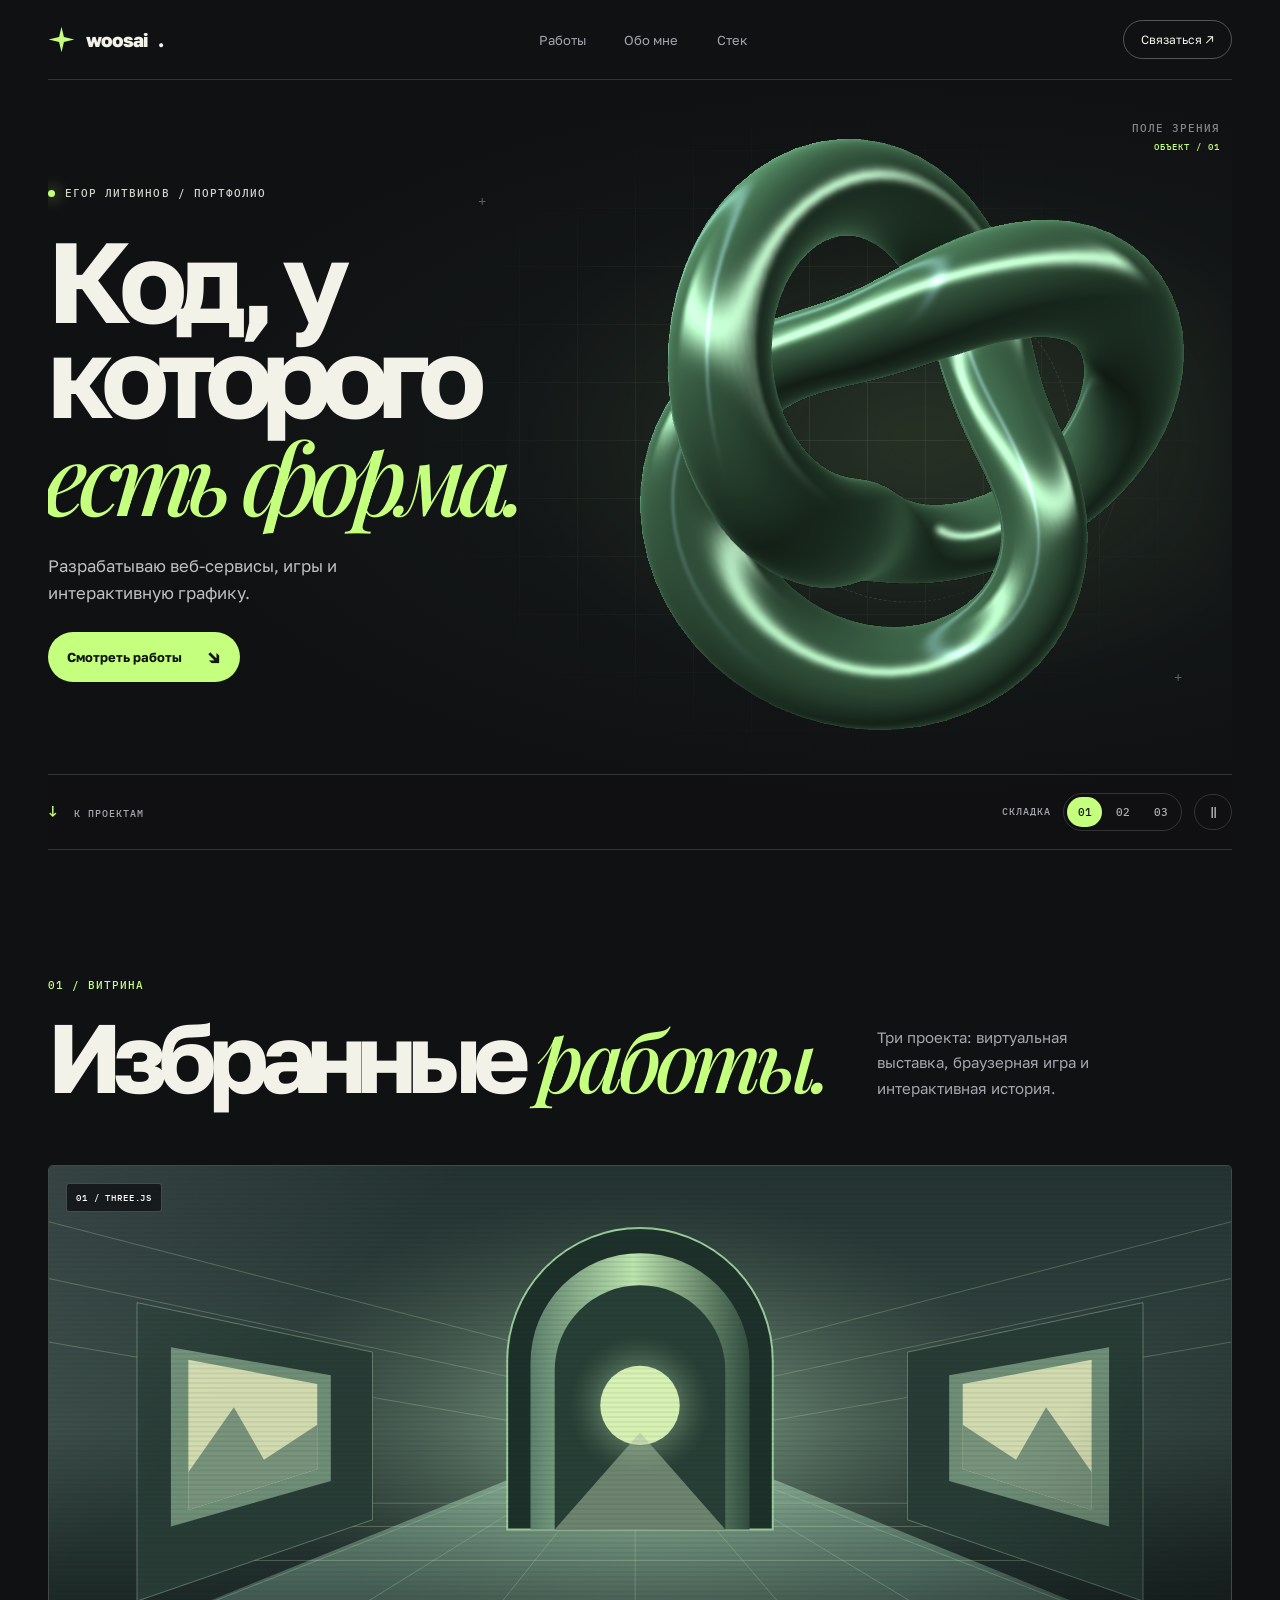
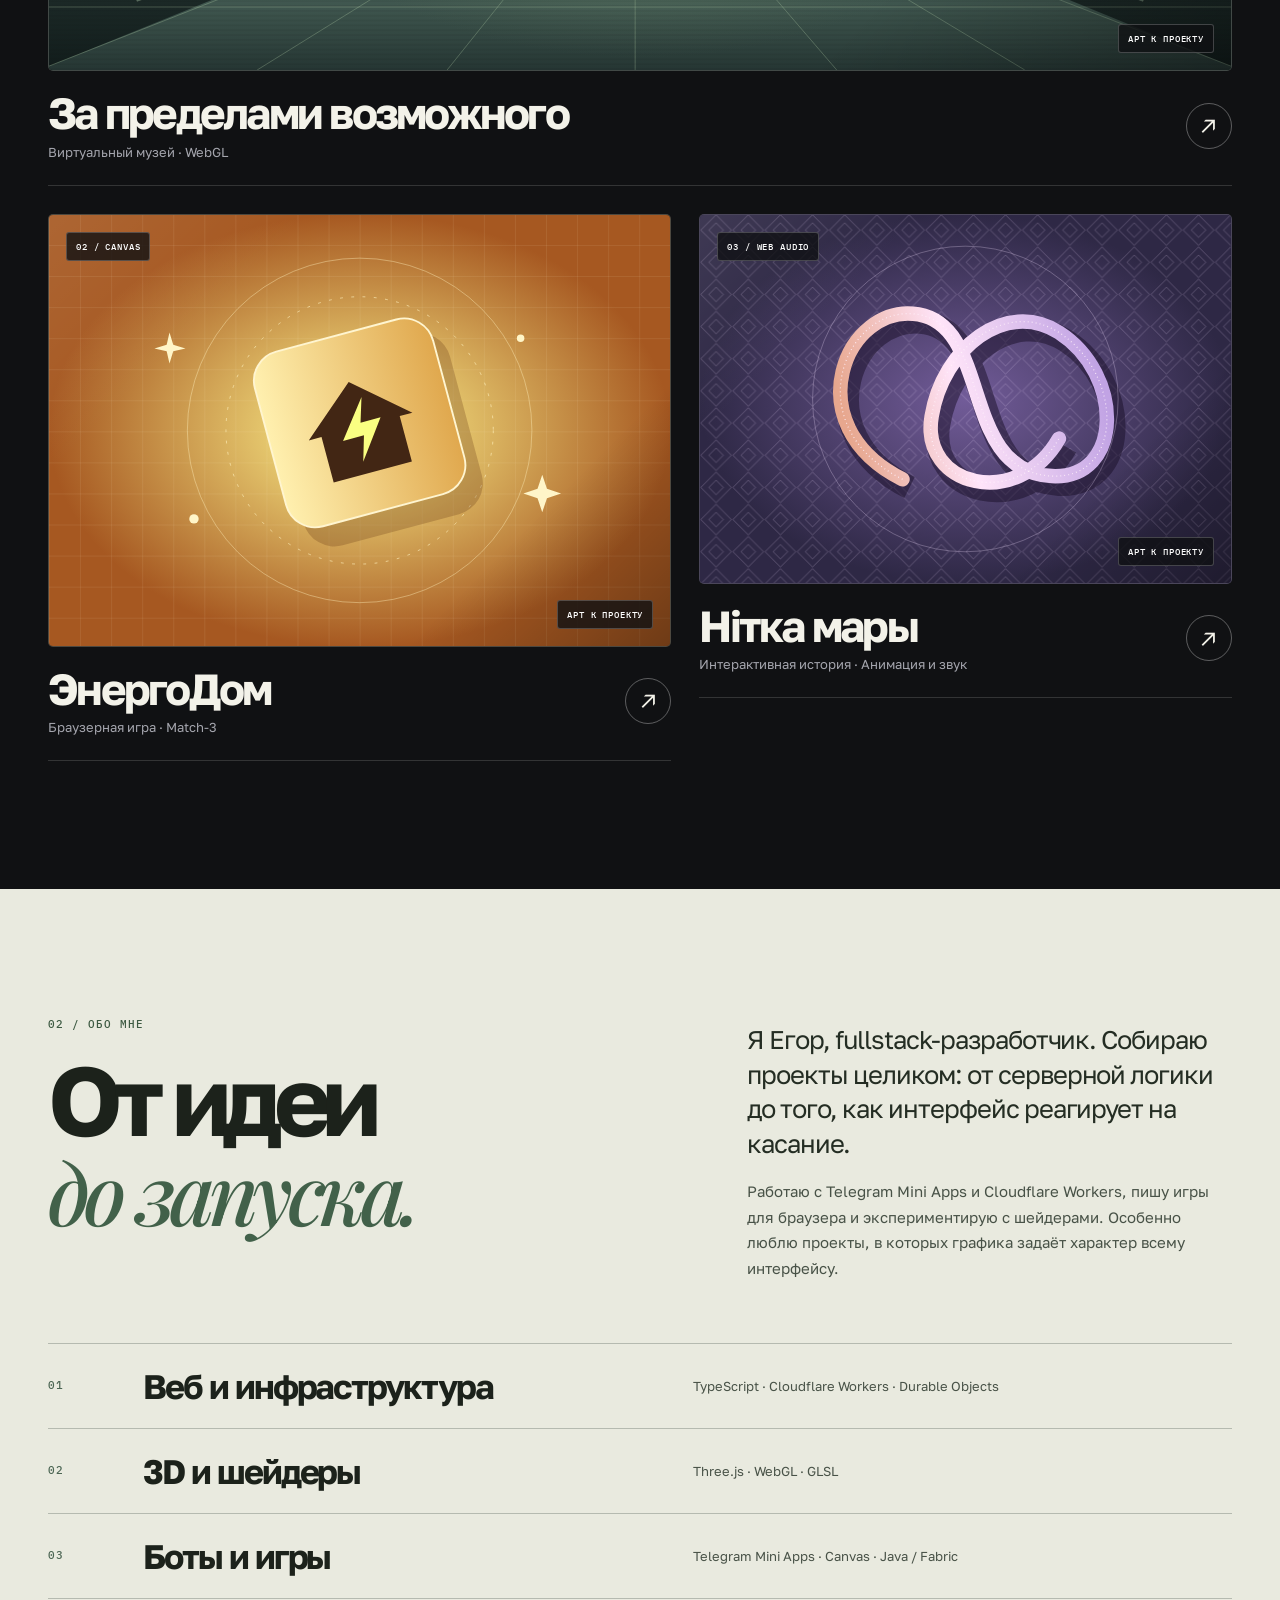
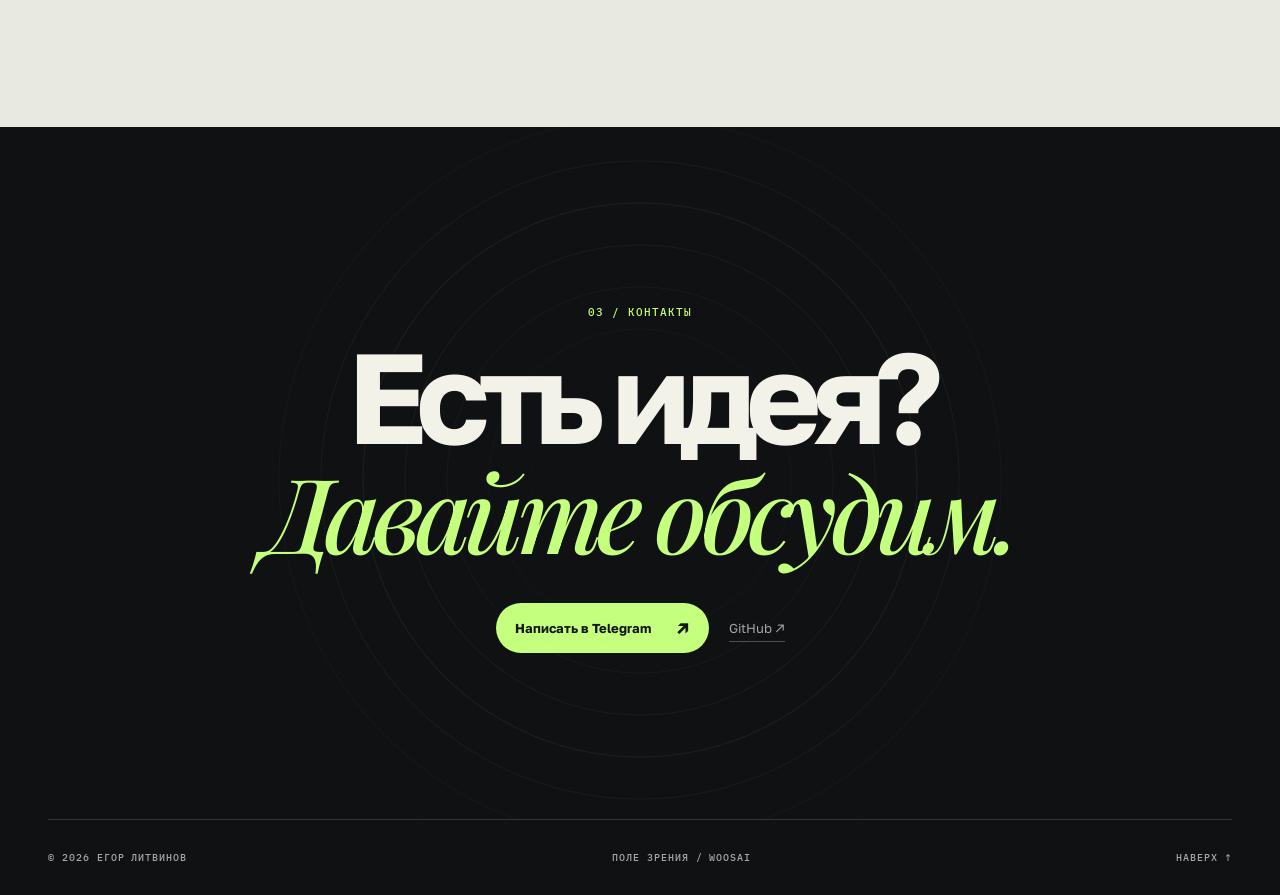
==== commit 6dfc5eb1: "Redesign portfolio as an interactive digital gallery" ====
--- a/pole-zreniya/index.html
+++ b/pole-zreniya/index.html
@@ -1,106 +1,360 @@
 <!doctype html>
 <html lang="ru">
 <head>
-  <meta charset="utf-8" />
-  <meta name="viewport" content="width=device-width, initial-scale=1" />
-  <meta name="theme-color" content="#f1eee6" />
-  <meta name="description" content="Портфолио Егора Литвинова: Telegram Mini Apps, serverless, WebGL, игры и интерактивные цифровые проекты." />
-  <title>Егор Литвинов — разработчик цифровых миров</title>
-  <link rel="preconnect" href="https://fonts.googleapis.com" />
-  <link rel="preconnect" href="https://fonts.gstatic.com" crossorigin />
-  <link href="https://fonts.googleapis.com/css2?family=DM+Mono:wght@400;500&family=Manrope:wght@400;500;600;700;800&family=Playfair+Display:ital,wght@0,500;0,600;1,500;1,600&display=swap" rel="stylesheet" />
-  <style>
-    :root{--paper:#f1eee6;--ink:#20231e;--muted:#72776c;--line:#d6d3ca;--green:#52664c;--lime:#d5ef82;--orange:#e6754a;--serif:'Playfair Display',Georgia,serif;--sans:Manrope,Arial,sans-serif;--mono:'DM Mono',monospace}
-    *{box-sizing:border-box}html{scroll-behavior:smooth}body{margin:0;background:var(--paper);color:var(--ink);font-family:var(--sans);-webkit-font-smoothing:antialiased}a{color:inherit;text-decoration:none}.wrap{width:min(1320px,calc(100% - 64px));margin:auto}.topbar{height:88px;display:flex;align-items:center;justify-content:space-between;border-bottom:1px solid var(--line)}.brand{display:flex;align-items:center;gap:12px;font-size:13px;font-weight:800;letter-spacing:.02em}.brand-mark{width:30px;height:30px;border-radius:50%;background:var(--green);position:relative}.brand-mark:before,.brand-mark:after{content:'';position:absolute;background:var(--lime);border-radius:50%}.brand-mark:before{width:12px;height:12px;top:5px;left:5px}.brand-mark:after{width:8px;height:8px;bottom:5px;right:5px}.nav{display:flex;gap:34px;align-items:center;font-size:12px;color:#555a51}.nav a:hover{color:var(--orange)}.nav .contact{border:1px solid #9da094;border-radius:30px;padding:12px 18px;color:var(--ink)}.hero{min-height:670px;display:grid;grid-template-columns:1fr 430px;gap:9%;align-items:center;padding:70px 0 80px;position:relative}.eyebrow,.label{font:11px var(--mono);text-transform:uppercase;letter-spacing:.12em;color:var(--muted)}.eyebrow{display:flex;align-items:center;gap:10px}.dot{height:7px;width:7px;background:var(--orange);border-radius:50%;display:inline-block}.hero h1{font-size:clamp(64px,8.2vw,118px);line-height:.96;letter-spacing:-.075em;margin:34px 0 28px;font-weight:600}.hero h1 em{font:italic 500 .98em var(--serif);letter-spacing:-.06em;color:var(--green)}.intro{max-width:500px;font-size:16px;line-height:1.8;color:#5e625a;margin:0 0 34px}.hero-actions{display:flex;align-items:center;gap:22px}.button{display:inline-flex;align-items:center;gap:18px;background:var(--green);color:#fff;border-radius:999px;padding:15px 20px;font-size:12px;font-weight:700;transition:transform .2s,background .2s}.button:hover{transform:translateY(-2px);background:#3b5037}.button span{font-size:17px}.text-link{font-size:12px;border-bottom:1px solid #a8aa9f;padding:9px 0}.art{height:440px;position:relative;display:flex;align-items:center;justify-content:center}.art-card{width:320px;height:390px;background:#d9dfc7;border-radius:170px 170px 12px 12px;position:relative;overflow:hidden;transform:rotate(4deg);box-shadow:0 24px 55px #343c2b1c}.sun{position:absolute;width:108px;height:108px;border-radius:50%;background:#e8a168;top:45px;right:45px}.hill{position:absolute;width:440px;height:260px;border-radius:50%;background:#819172;bottom:-103px;left:-46px;transform:rotate(-17deg)}.hill.two{background:#51664c;bottom:-146px;left:-15px;transform:rotate(14deg)}.orb{position:absolute;z-index:2;width:90px;height:90px;border-radius:50%;background:linear-gradient(135deg,#f0e6c8,#bdc99e);left:68px;top:160px;box-shadow:inset -15px -8px 20px #71805a45}.orbit{position:absolute;z-index:2;border:1px solid #eef0df99;width:190px;height:290px;border-radius:50%;top:75px;left:70px;transform:rotate(37deg)}.art-caption{position:absolute;right:0;bottom:18px;font:10px var(--mono);color:var(--muted);writing-mode:vertical-rl;letter-spacing:.1em}.stamp{position:absolute;left:-4px;bottom:58px;width:90px;height:90px;background:var(--lime);border-radius:50%;display:grid;place-items:center;text-align:center;font:10px/1.35 var(--mono);text-transform:uppercase;transform:rotate(-12deg);z-index:3}.ticker{border-top:1px solid var(--line);border-bottom:1px solid var(--line);padding:18px 0;display:flex;gap:36px;align-items:center;overflow:hidden;white-space:nowrap;color:#74796e;font:10px var(--mono);letter-spacing:.1em;text-transform:uppercase}.ticker strong{color:var(--green);font-weight:500}.ticker span{display:inline-flex;align-items:center;gap:36px}.ticker i{font-style:normal;color:var(--orange);font-size:15px}.section{padding:112px 0;border-bottom:1px solid var(--line)}.section-head{display:flex;justify-content:space-between;align-items:end;margin-bottom:46px}.section-head h2{font-size:clamp(38px,5vw,68px);letter-spacing:-.065em;line-height:1;margin:18px 0 0;font-weight:600}.section-head h2 em{font:italic 500 1em var(--serif);color:var(--green)}.section-note{font-size:12px;line-height:1.7;color:var(--muted);max-width:210px}.about-grid{display:grid;grid-template-columns:1fr 1fr;gap:12%;align-items:start}.about-quote{font:italic 500 clamp(26px,3vw,40px)/1.3 var(--serif);max-width:520px;margin:0}.about-copy{font-size:14px;line-height:1.9;color:#65695f}.about-copy p{margin:0 0 18px}.principles{display:grid;grid-template-columns:repeat(3,1fr);gap:1px;background:var(--line);border:1px solid var(--line);margin-top:70px}.principle{background:var(--paper);padding:27px 26px 32px;min-height:164px}.principle .num{font:10px var(--mono);color:var(--orange)}.principle h3{font-size:17px;letter-spacing:-.04em;margin:24px 0 8px}.principle p{font-size:11px;line-height:1.7;color:var(--muted);margin:0;max-width:240px}.work{background:#e8e6dc}.work .wrap{padding-top:105px;padding-bottom:108px}.work-top{display:flex;justify-content:space-between;align-items:end;margin-bottom:48px}.work-top h2{font-size:clamp(40px,5vw,66px);line-height:1;letter-spacing:-.07em;margin:20px 0 0}.work-top h2 em{font:italic 500 1em var(--serif);color:var(--green)}.work-top p{max-width:220px;font-size:12px;line-height:1.7;color:var(--muted)}.projects{display:grid;grid-template-columns:1.15fr .85fr;gap:24px}.project{position:relative;min-height:350px;border-radius:5px;overflow:hidden;padding:27px;display:flex;flex-direction:column;justify-content:space-between}.project:first-child{background:#b9c4a9}.project:last-child{background:#e5c2a0;margin-top:70px;min-height:300px}.project-visual{position:absolute;inset:0;overflow:hidden}.project:first-child .project-visual:before{content:'';position:absolute;width:340px;height:340px;border-radius:50%;background:#607451;top:52px;left:27%;box-shadow:110px 70px 0 -45px #e8d49a,-110px 115px 0 -28px #dd7953}.project:first-child .project-visual:after{content:'01';position:absolute;right:30px;top:26px;font:italic 120px var(--serif);color:#f2eee04a}.project:last-child .project-visual:before{content:'';position:absolute;width:230px;height:230px;border:1px solid #775d4b7d;border-radius:50%;top:35px;left:34%;box-shadow:0 0 0 25px #0000,0 0 0 26px #775d4b44,0 0 0 57px #0000,0 0 0 58px #775d4b35}.project:last-child .project-visual:after{content:'';position:absolute;width:120px;height:120px;border-radius:50%;background:#a35c41;top:91px;left:calc(34% + 55px)}.project-content,.project-tag{position:relative;z-index:1}.project-tag{align-self:flex-start;border:1px solid #31382b70;border-radius:30px;padding:8px 11px;font:9px var(--mono);text-transform:uppercase;letter-spacing:.08em}.project h3{font-size:28px;letter-spacing:-.06em;margin:0 0 7px}.project p{font-size:11px;color:#34392f;margin:0}.project-bottom{display:flex;justify-content:space-between;align-items:end}.arrow{width:38px;height:38px;border:1px solid #34392f80;border-radius:50%;display:grid;place-items:center;font-size:17px}.work-foot{display:flex;justify-content:space-between;align-items:center;margin-top:32px;color:var(--muted);font:10px var(--mono);text-transform:uppercase;letter-spacing:.08em}.contact-section{padding:110px 0 80px}.contact-box{background:var(--green);color:#f2f0e8;padding:64px 7%;border-radius:6px;position:relative;overflow:hidden}.contact-box:after{content:'✳';position:absolute;right:6%;top:5%;font-size:160px;color:#ffffff12;transform:rotate(15deg)}.contact-box .label{color:#c5cebc}.contact-box h2{font-size:clamp(44px,7vw,88px);letter-spacing:-.075em;line-height:.98;margin:25px 0;max-width:730px}.contact-box h2 em{font:italic 500 1em var(--serif);color:var(--lime)}.contact-box .button{background:var(--lime);color:var(--ink);margin-top:9px}.contact-box .button:hover{background:#e2f7a7}.footer{display:flex;justify-content:space-between;align-items:center;padding:25px 0 38px;color:var(--muted);font:10px var(--mono)}.footer a{border-bottom:1px solid var(--line);padding-bottom:3px}
-    @media(max-width:850px){.hero{grid-template-columns:1fr 300px;gap:4%;min-height:580px}.art-card{width:255px;height:340px}.art{height:380px}.sun{width:82px;height:82px}.hill{width:350px}.orbit{left:38px}.orb{left:42px}.stamp{left:-8px}.section{padding:82px 0}.work .wrap{padding-top:80px;padding-bottom:80px}}
-    @media(max-width:650px){.wrap{width:calc(100% - 40px)}.topbar{height:70px}.nav{gap:0}.nav>a:not(.contact){display:none}.nav .contact{padding:10px 14px}.hero{display:flex;flex-direction:column;align-items:stretch;padding:64px 0 35px;gap:12px}.hero h1{font-size:clamp(62px,17vw,96px);margin:25px 0 20px}.intro{font-size:14px;max-width:420px}.art{height:345px;width:100%;margin-top:0}.art-card{width:250px;height:320px}.art-caption{right:10px}.stamp{left:calc(50% - 155px);bottom:34px}.ticker{padding:15px 0}.section{padding:75px 0}.section-head{display:block;margin-bottom:35px}.section-note{margin-top:20px}.about-grid{grid-template-columns:1fr;gap:28px}.principles{grid-template-columns:1fr;margin-top:42px}.principle{min-height:130px}.principle h3{margin-top:17px}.work .wrap{padding-top:75px;padding-bottom:75px}.work-top{display:block}.work-top p{margin-top:18px}.projects{grid-template-columns:1fr;gap:14px}.project{min-height:300px}.project:last-child{margin-top:0;min-height:270px}.work-foot{font-size:8px}.contact-section{padding:72px 0 45px}.contact-box{padding:44px 25px}.contact-box:after{font-size:100px;right:-5px}.contact-box h2{font-size:53px}.footer{font-size:8px;gap:15px}.footer span:first-child{max-width:150px}}
-    @media(prefers-reduced-motion:reduce){html{scroll-behavior:auto}*,*:before,*:after{transition:none!important}}
-  </style>
-
-  <style id="motion-upgrade">
-    :root{--spot-x:52vw;--spot-y:28vh;--scroll-progress:0}
-    body{background-image:radial-gradient(ellipse at var(--spot-x) var(--spot-y),rgba(213,239,130,.13),transparent 30rem)}
-    body:before{content:"";position:fixed;z-index:20;left:0;right:0;top:0;height:3px;transform-origin:left;transform:scaleX(var(--scroll-progress));background:linear-gradient(90deg,var(--orange),var(--lime),var(--green));pointer-events:none}
-    .hero{perspective:1000px}.hero>div:first-child{animation:hero-in .9s cubic-bezier(.2,.75,.2,1) both}.hero .eyebrow{animation:fade-up .65s .12s both}.hero h1{animation:fade-up .8s .2s both}.hero .intro{animation:fade-up .8s .34s both}.hero-actions{animation:fade-up .8s .45s both}.art{transform-style:preserve-3d;animation:art-in 1s .16s cubic-bezier(.2,.75,.2,1) both}.art-card{animation:card-float 8s ease-in-out infinite;transition:transform .35s cubic-bezier(.2,.8,.2,1),box-shadow .35s}.art:hover .art-card{box-shadow:0 35px 75px #343c2b2e}.sun{animation:sun-glow 5s ease-in-out infinite alternate}.orb{animation:orbit-drift 11s ease-in-out infinite}.orbit{animation:orbit-spin 22s linear infinite}.stamp{animation:stamp-enter .7s .8s both,stamp-sway 7s 1.5s ease-in-out infinite}.ticker span{animation:ticker-run 35s linear infinite}.ticker:hover span{animation-play-state:paused}
-    .section-head,.about-grid,.principles,.work-top,.project,.contact-box,.footer{transition:opacity .75s,transform .75s cubic-bezier(.2,.75,.2,1)}
-    [data-reveal]{opacity:0;transform:translateY(28px)}[data-reveal].is-visible{opacity:1;transform:translateY(0)}
-    .principle{transition:background .25s,transform .3s}.principle:hover{background:#e9efdb;transform:translateY(-5px)}
-    .project{transform-style:preserve-3d;transition:transform .3s ease,box-shadow .3s}.project:hover{box-shadow:0 22px 50px #353d2a22}.project:hover .project-visual:before,.project:hover .project-visual:after{transition:transform .6s cubic-bezier(.2,.75,.2,1)}.project:first-child:hover .project-visual:before{transform:translate(-8px,-8px) scale(1.05)}.project:last-child:hover .project-visual:after{transform:scale(1.14)}.arrow{transition:transform .25s,background .25s,color .25s}.project:hover .arrow{transform:rotate(45deg);background:var(--ink);color:#fff}
-    .button{position:relative;overflow:hidden;isolation:isolate}.button:before{content:"";position:absolute;z-index:-1;inset:0;background:linear-gradient(110deg,transparent 25%,#ffffff42 50%,transparent 75%);transform:translateX(-130%);transition:transform .65s}.button:hover:before{transform:translateX(130%)}.nav .contact{transition:background .2s,color .2s,border-color .2s}.nav .contact:hover{background:var(--green);color:white;border-color:var(--green)}
-    .eyebrow .dot{animation:dot-pulse 2s ease-in-out infinite}.contact-box{isolation:isolate}.contact-box:after{animation:star-turn 45s linear infinite;transform-origin:center}
-    @keyframes hero-in{from{opacity:0;transform:translateY(22px)}to{opacity:1;transform:translateY(0)}}@keyframes fade-up{from{opacity:0;transform:translateY(18px)}to{opacity:1;transform:translateY(0)}}@keyframes art-in{from{opacity:0;transform:translate3d(20px,12px,-30px) rotateY(-8deg)}to{opacity:1;transform:translate3d(0,0,0) rotateY(0)}}@keyframes card-float{0%,100%{transform:translateY(0) rotate(4deg)}50%{transform:translateY(-10px) rotate(2deg)}}@keyframes sun-glow{from{box-shadow:0 0 0 0 #e8a16800}to{box-shadow:0 0 38px 4px #e8a16855}}@keyframes orbit-drift{0%,100%{transform:translate(0,0)}50%{transform:translate(8px,-11px)}}@keyframes orbit-spin{to{transform:rotate(397deg)}}@keyframes stamp-enter{from{opacity:0;scale:.6}to{opacity:1;scale:1}}@keyframes stamp-sway{0%,100%{rotate:-12deg}50%{rotate:-5deg}}@keyframes ticker-run{to{transform:translateX(-35%)}}@keyframes dot-pulse{0%,100%{box-shadow:0 0 0 0 #e6754a60}50%{box-shadow:0 0 0 7px #e6754a00}}@keyframes star-turn{to{rotate:375deg}}
-    @media(max-width:650px){body{background-image:radial-gradient(ellipse at var(--spot-x) var(--spot-y),rgba(213,239,130,.1),transparent 22rem)}.ticker span{animation-duration:48s}.project:hover{transform:none!important}}
-    @media(pointer:coarse){body{background-image:none}}
-    @media(prefers-reduced-motion:reduce){*,*:before,*:after{animation-duration:.01ms!important;animation-iteration-count:1!important;scroll-behavior:auto!important;transition-duration:.01ms!important}[data-reveal]{opacity:1;transform:none}}
-  </style>
-
-
-  <style id="portfolio-upgrade">
-    .stack-section{position:relative;overflow:hidden;background:#202820;color:#f1eee6;padding:105px 0 32px;isolation:isolate}.stack-section:before{content:"";position:absolute;z-index:-1;inset:0;background:radial-gradient(ellipse at 85% 20%,#52664c7a,transparent 40%),linear-gradient(115deg,transparent 48%,#d5ef8208 48.1%,transparent 48.3%);pointer-events:none}.stack-wrap{display:grid;grid-template-columns:.78fr 1.22fr;gap:9%;align-items:start}.stack-heading .label{color:#b8c6aa}.stack-heading h2{font-size:clamp(48px,6vw,78px);line-height:.98;letter-spacing:-.075em;margin:25px 0}.stack-heading h2 em{font:italic 500 1em var(--serif);color:var(--lime)}.stack-heading p{font-size:13px;line-height:1.9;color:#c2c9bd;max-width:310px}.stack-grid{display:grid;grid-template-columns:1fr 1fr;gap:12px}.stack-card{position:relative;min-height:250px;padding:24px 22px 21px;background:#2b352c;border:1px solid #ffffff18;border-radius:4px;overflow:hidden;display:flex;flex-direction:column;justify-content:space-between;transition:transform .35s,border-color .35s,background .35s}.stack-card:hover{transform:translateY(-5px);border-color:#d5ef8266;background:#303c31}.stack-index{position:absolute;right:18px;top:18px;color:#aeb8a8;font:10px var(--mono)}.stack-orbit{position:absolute;top:38px;left:22px;width:66px;height:66px;border:1px solid #d5ef8255;border-radius:50%;display:grid;place-items:center;color:var(--lime);font:24px var(--sans)}.stack-orbit:before,.stack-orbit:after{content:"";position:absolute;border:1px solid #d5ef8233;border-radius:50%;inset:-10px;transform:rotate(36deg) scaleX(.55)}.stack-orbit:after{inset:-18px;transform:rotate(-34deg) scaleX(.38)}.stack-card:hover .stack-orbit{animation:stack-orbit 4s linear infinite}.stack-kicker{font:9px var(--mono);letter-spacing:.1em;color:#b8c6aa}.stack-card h3{margin:10px 0 7px;font-size:19px;letter-spacing:-.045em}.stack-card p{margin:0;color:#c1c8bc;font-size:10px;line-height:1.65}.stack-footer{display:flex;align-items:center;gap:16px;margin:58px auto 0;color:#b8c6aa;font:9px var(--mono);letter-spacing:.1em}.stack-line{height:1px;flex:1;background:linear-gradient(90deg,#d5ef8240,transparent)}@keyframes stack-orbit{to{rotate:360deg}}
-    .project{cursor:pointer}.project:focus-visible{outline:3px solid var(--orange);outline-offset:4px}.project-tag{backdrop-filter:blur(5px)}.case-dialog{width:min(790px,calc(100% - 32px));padding:0;border:1px solid #ffffff38;border-radius:8px;background:#f1eee6;color:var(--ink);box-shadow:0 35px 110px #10170fb3;grid-template-columns:.8fr 1.2fr;overflow:hidden;opacity:0;transform:translateY(18px) scale(.985);transition:opacity .25s,transform .35s cubic-bezier(.2,.8,.2,1)}.case-dialog[open]{display:grid;opacity:1;transform:translateY(0) scale(1)}.case-dialog::backdrop{background:#111811b8;backdrop-filter:blur(10px)}.case-close{position:absolute;z-index:3;top:15px;right:16px;width:38px;height:38px;border:1px solid #fff8;border-radius:50%;background:#202820;color:white;font-size:24px;line-height:1;cursor:pointer;transition:transform .2s,background .2s}.case-close:hover{transform:rotate(90deg);background:var(--orange)}.case-art{position:relative;min-height:440px;background:linear-gradient(155deg,#c6d0b8,#71816a 60%,#394c38);overflow:hidden;display:grid;place-items:center}.case-art:before{content:"";position:absolute;width:290px;height:290px;border-radius:50%;background:radial-gradient(circle at 35% 33%,#e8a168,#d5ef8290 45%,#52664c 72%);box-shadow:0 0 90px #d5ef8233;animation:case-breathe 5s ease-in-out infinite alternate}.case-ring{position:absolute;width:340px;height:210px;border:1px solid #f1eee688;border-radius:50%;transform:rotate(-32deg);animation:orbit-spin 24s linear infinite}.case-ring:after{content:"";position:absolute;width:9px;height:9px;top:27px;left:40px;border-radius:50%;background:var(--lime);box-shadow:0 0 20px var(--lime)}.case-symbol{position:relative;z-index:1;color:#f1eee6;font:100px var(--serif);text-shadow:0 8px 32px #20282066}.case-number{position:absolute;left:22px;bottom:20px;color:#f1eee6d0;font:9px var(--mono);letter-spacing:.1em}.case-copy{padding:64px 36px 36px}.case-kicker{font:9px var(--mono);letter-spacing:.1em;color:var(--green)}.case-copy h2{font-size:clamp(31px,4vw,45px);line-height:1;letter-spacing:-.07em;margin:17px 0}.case-copy>p{font-size:12px;line-height:1.8;color:#63685f}.case-details{margin:24px 0}.case-fact{display:flex;gap:14px;border-top:1px solid var(--line);padding:12px 0;font-size:11px}.case-fact span{color:var(--orange);font:9px var(--mono)}.case-fact strong{font-weight:600}.case-link{display:inline-flex;gap:18px;align-items:center;background:var(--green);color:white;padding:13px 17px;border-radius:99px;font-size:11px}.case-link span{font-size:15px}@keyframes case-breathe{to{transform:scale(1.07);filter:hue-rotate(8deg)}}
-    @media(max-width:850px){.stack-wrap{grid-template-columns:1fr;gap:34px}.stack-heading p{max-width:460px}.stack-card{min-height:220px}}
-    @media(max-width:600px){.stack-section{padding:76px 0 25px}.stack-grid{gap:8px}.stack-card{min-height:205px;padding:18px 14px}.stack-orbit{width:52px;height:52px;left:14px;top:33px;font-size:19px}.stack-card h3{font-size:16px}.stack-card p{font-size:9px}.stack-footer{margin-top:38px;font-size:7px}.case-dialog[open]{display:block;max-height:calc(100dvh - 28px);overflow:auto}.case-art{min-height:210px}.case-art:before{width:155px;height:155px}.case-ring{width:240px;height:145px}.case-symbol{font-size:68px}.case-copy{padding:26px 23px}.case-close{position:fixed;top:24px;right:25px}}
-    @media(prefers-reduced-motion:reduce){.stack-card:hover{transform:none}.stack-card:hover .stack-orbit{animation:none}.case-art:before{animation:none}}
-  </style>
-
+<meta charset="utf-8">
+<meta name="viewport" content="width=device-width,initial-scale=1">
+<meta name="theme-color" content="#101113">
+<meta name="description" content="Егор Литвинов (woosai) — веб-разработка, интерактивная графика и игры. Избранные проекты и эксперименты.">
+<title>Егор Литвинов — Поле зрения</title>
+<link rel="icon" href="data:image/svg+xml,%3Csvg xmlns='http://www.w3.org/2000/svg' viewBox='0 0 48 48'%3E%3Crect width='48' height='48' rx='12' fill='%23101113'/%3E%3Cpath d='M24 6l3.8 14.2L42 24l-14.2 3.8L24 42l-3.8-14.2L6 24l14.2-3.8z' fill='%23c5ff7e'/%3E%3C/svg%3E">
+<link rel="preconnect" href="https://fonts.googleapis.com">
+<link rel="preconnect" href="https://fonts.gstatic.com" crossorigin>
+<link href="https://fonts.googleapis.com/css2?family=Golos+Text:wght@400;500;600;700;800&family=IBM+Plex+Mono:wght@400;500&family=Playfair+Display:ital,wght@1,500&display=swap" rel="stylesheet">
+<style>
+:root{color-scheme:dark;--bg:#101113;--ink:#f3f2e9;--muted:#a5a6ae;--line:#ffffff25;--lime:#c5ff7e;--accent:#c5ff7e;--sans:"Golos Text",Arial,sans-serif;--mono:"IBM Plex Mono",monospace;--serif:"Playfair Display",Georgia,serif;--ease:cubic-bezier(.22,1,.36,1)}
+*{box-sizing:border-box}html{scroll-behavior:smooth}body{margin:0;background:var(--bg);color:var(--ink);font-family:var(--sans);-webkit-font-smoothing:antialiased}button,a{-webkit-tap-highlight-color:transparent}a{color:inherit;text-decoration:none}button{font:inherit;color:inherit}button:focus-visible,a:focus-visible{outline:2px solid var(--lime);outline-offset:5px}section[id]{scroll-margin-top:25px}::selection{background:var(--lime);color:var(--bg)}.frame{width:min(calc(100% - 96px),1440px);margin-inline:auto}.mono,.eyebrow{font:500 11px/1.45 var(--mono);letter-spacing:.095em;text-transform:uppercase}.label{color:var(--lime)}.skip{position:fixed;top:8px;left:8px;transform:translateY(-150%);z-index:12;background:var(--lime);color:var(--bg);padding:12px}.skip:focus{transform:none}.progress{position:fixed;left:0;right:0;top:0;height:2px;z-index:10;background:var(--lime);transform:scaleX(var(--progress,0));transform-origin:left;pointer-events:none}
+.header{height:80px;display:flex;justify-content:space-between;align-items:center;border-bottom:1px solid var(--line);gap:20px}.brand{display:flex;align-items:center;gap:11px;font-weight:800;font-size:19px;letter-spacing:-.055em}.brand svg{width:27px;color:var(--lime)}.nav{display:flex;gap:clamp(18px,3vw,50px);align-items:center;color:var(--muted);font-size:13px}.nav a:hover,.foot a:hover{color:#fff}.header-contact{padding:11px 17px;border:1px solid #ffffff48;border-radius:50px;font-size:12px;white-space:nowrap;transition:background .25s,color .25s}.header-contact:hover{background:var(--lime);color:#171d12}
+.hero{position:relative;isolation:isolate;min-height:clamp(625px,calc(100svh - 130px),865px);display:flex;align-items:center;padding:84px 0 146px;overflow:hidden}.hero:before{content:"";position:absolute;z-index:-3;inset:0;background:radial-gradient(ellipse at 73% 47%,#1f2c286b,transparent 62%);pointer-events:none}.hero-copy{position:relative;z-index:2;max-width:690px;pointer-events:none}.hero-copy a{pointer-events:auto}.hero .eyebrow{display:flex;align-items:center;gap:10px;color:#d3d5cd;margin:0 0 30px}.signal{width:7px;height:7px;background:var(--lime);box-shadow:0 0 16px var(--lime);border-radius:50%}.hero h1{font-weight:700;font-size:clamp(69px,8.9vw,145px);letter-spacing:-.095em;line-height:.84;margin:0;text-wrap:balance}.hero h1 em{display:block;font:italic 500 .86em/.97 var(--serif);letter-spacing:-.082em;color:var(--accent);transition:color .6s;margin-left:-.045em;margin-top:.05em}.hero-copy>p:not(.eyebrow){font-size:clamp(15px,1.3vw,18px);line-height:1.6;color:#bec0c1;max-width:29ch;margin:30px 0 26px}.pill{display:inline-flex;align-items:center;justify-content:space-between;gap:25px;min-height:50px;padding:0 19px;border-radius:90px;background:var(--lime);color:#121611;font-weight:700;font-size:13px;transition:background .25s,transform .35s var(--ease)}.pill:hover{background:#fff;transform:translateY(-3px)}.pill span{font-size:18px}
+.stage{position:absolute;z-index:-1;inset:12px 0 77px 30%;isolation:isolate;transition:--accent .4s}.stage:before{content:"";position:absolute;inset:0;background-image:linear-gradient(#bfc7c119 1px,transparent 1px),linear-gradient(90deg,#bfc7c119 1px,transparent 1px);background-size:58px 58px;mask-image:radial-gradient(ellipse,#000 10%,transparent 72%);pointer-events:none}.stage:after{content:"";position:absolute;inset:7% 0 1%;background:radial-gradient(ellipse at 63% 48%,color-mix(in srgb,var(--accent) 14%,transparent),transparent 59%);filter:blur(24px);opacity:.7;z-index:-1;pointer-events:none}.stage canvas,.stage .fallback{display:block;position:absolute;width:100%;height:100%;inset:0;pointer-events:none}.stage canvas{opacity:0;transition:opacity .75s}.stage.ready canvas{opacity:1}.stage.ready .fallback{opacity:0}.fallback{transition:opacity .75s}.stage .halo{position:absolute;pointer-events:none;left:61%;top:51%;width:min(52%,440px);aspect-ratio:1;border:1px solid #c2ddc333;border-radius:50%;transform:translate(-50%,-50%);mask-image:conic-gradient(from 34deg,#000,transparent 30%,#000 46%,transparent 65%,#000);z-index:-1}.stage .halo:before{content:"";position:absolute;inset:12%;border-radius:inherit;border:1px dashed #c2ddc336}.stage .reticle{position:absolute;color:#cad3ca65;font:14px var(--mono);line-height:1}.reticle.tl{left:9%;top:15%}.reticle.br{right:6%;bottom:13%}.stage-id{position:absolute;right:12px;top:29px;color:#a9b1abbf;text-align:right}.stage-id small{display:block;color:var(--accent);margin-top:4px}.hero-base{position:absolute;inset:auto 0 0;min-height:76px;border-block:1px solid var(--line);display:flex;align-items:center;justify-content:space-between;gap:15px;background:#10111375}.hero-base>a{font-size:10px;color:var(--muted)}.hero-base>a span{color:var(--lime);font-size:16px;margin-right:8px}.scene-tools{display:flex;align-items:center;gap:12px}.scene-name{color:var(--muted);min-width:8ch;text-align:right;font-size:10px}.scene-select{display:flex;padding:3px;gap:3px;border:1px solid var(--line);border-radius:50px}.scene-select button,.pause{border:0;background:transparent;border-radius:50px;cursor:pointer;font:500 11px var(--mono);padding:8px 10px;color:#acafb3;min-width:35px}.scene-select button[aria-pressed="true"]{background:var(--accent);color:#151917}.scene-select button:hover:not([aria-pressed="true"]),.pause:hover{background:#ffffff1c;color:#fff}.pause{border:1px solid var(--line);width:38px;height:36px;padding:0;font-size:15px}.pause[hidden]{display:none}.scene-tools[hidden]{display:none}
+.section{padding:clamp(80px,10vw,156px) 0}.section-heading{display:grid;grid-template-columns:1fr minmax(220px,30%);align-items:end;gap:30px;margin:0 0 clamp(32px,5vw,68px)}.section-heading .eyebrow{margin:0 0 18px}.section-heading h2,.about h2{font-size:clamp(48px,7.6vw,116px);line-height:.92;letter-spacing:-.09em;margin:0;text-wrap:balance}.section-heading h2 em,.about h2 em{font:italic 500 .87em/1 var(--serif);letter-spacing:-.07em;color:var(--lime)}.section-heading>p,.bio p,.stack-row p{color:var(--muted);line-height:1.7;margin:0;font-size:15px;max-width:29ch}.work-grid{display:grid;grid-template-columns:1.17fr 1fr;gap:28px}.project{min-width:0}.project.feature{grid-column:1/-1}.project button{width:100%;text-align:left;display:block;background:none;border:0;padding:0;cursor:pointer}.cover{position:relative;overflow:hidden;isolation:isolate;aspect-ratio:1.44;border:1px solid #ffffff2b;border-radius:5px;background:#1b2421}.feature .cover{aspect-ratio:2.34}.cover-picture,.cover>svg{position:absolute;width:100%;height:100%;inset:0;object-fit:cover;transition:transform .9s var(--ease),filter .6s}.cover>svg{overflow:hidden}.project button:hover .cover-picture,.project button:hover .cover>svg{transform:scale(1.045)}.cover:after{position:absolute;content:"";inset:0;pointer-events:none;background:linear-gradient(135deg,#ffffff15,transparent 25%,transparent 75%,#0005)}.cover-id,.cover-caption{position:absolute;z-index:1;padding:7px 9px;background:#101113cc;border:1px solid #ffffff36;color:#fff;border-radius:3px;font-size:9px}.cover-id{top:17px;left:17px}.cover-caption{right:17px;bottom:17px}.project-title{display:flex;justify-content:space-between;align-items:center;gap:15px;padding:20px 0 25px;border-bottom:1px solid var(--line)}.project h3{font-size:clamp(25px,3.4vw,49px);line-height:1;letter-spacing:-.063em;margin:0 0 9px}.project p{font-size:13px;color:var(--muted);margin:0}.arrow{width:46px;height:46px;flex:none;border:1px solid #ffffff52;border-radius:50%;display:grid;place-items:center;font-size:22px;transition:background .25s,color .25s,transform .35s var(--ease)}.project button:hover .arrow{background:var(--lime);color:var(--bg);transform:rotate(10deg)}
+.about{background:#e9eadf;color:#1c221b;padding:clamp(80px,10vw,150px) 0}.about .eyebrow{color:#3d5a42;margin:0 0 22px}.about h2{max-width:10ch}.about h2 em{color:#42614a}.about-grid{display:grid;grid-template-columns:1.1fr .9fr;gap:9%;align-items:start}.bio{display:grid;gap:18px;margin-top:6px}.bio p,.stack-row p{color:#485247;max-width:unset}.bio p:first-child{font-size:clamp(19px,2vw,28px);letter-spacing:-.04em;line-height:1.35;color:#242d23}.stack{margin-top:62px;border-top:1px solid #192a2440}.stack-row{display:grid;grid-template-columns:7% 1fr 1fr;gap:12px;align-items:center;padding:22px 0;border-bottom:1px solid #192a2440}.stack-row>span{color:#4b6553}.stack-row h3{margin:0;font-size:clamp(19px,3vw,34px);letter-spacing:-.06em}.stack-row p{font-size:13px}
+.contact{position:relative;isolation:isolate;overflow:hidden;text-align:center;padding:clamp(105px,13vw,185px) 0}.contact:before{position:absolute;z-index:-1;content:"";width:min(72vw,840px);aspect-ratio:1;left:50%;top:51%;transform:translate(-50%,-50%);background:repeating-radial-gradient(ellipse at center,transparent 0 24px,#c5ff7e25 25px,transparent 26px 42px);mask-image:radial-gradient(ellipse,transparent 10%,#000 48%,transparent 72%);opacity:.5}.contact h2{font-size:clamp(54px,10vw,146px);letter-spacing:-.09em;line-height:.86;margin:20px 0 32px}.contact h2 em{display:block;color:var(--lime);font:italic 500 .81em/1.16 var(--serif);letter-spacing:-.065em}.contact-links{display:flex;align-items:center;justify-content:center;gap:20px;flex-wrap:wrap}.sub-link{color:var(--muted);font-size:13px;border-bottom:1px solid #ffffff44;padding:5px 0}.sub-link:hover{color:var(--ink)}.foot{border-top:1px solid var(--line);min-height:76px;display:flex;gap:14px;justify-content:space-between;align-items:center;color:var(--muted);font-size:10px}
+.case{color:var(--ink);background:#191b1d;width:min(680px,calc(100% - 28px));max-height:calc(100dvh - 28px);padding:clamp(25px,6vw,60px);border:1px solid #ffffff38;border-radius:7px;overflow:auto;box-shadow:0 30px 90px #0008}.case[open]{animation:case-in .45s var(--ease)}.case::backdrop{background:#080a0acc;backdrop-filter:blur(10px)}@keyframes case-in{from{opacity:0;transform:translateY(15px) scale(.99)}}.case h2{font-size:clamp(34px,7vw,64px);line-height:.94;letter-spacing:-.07em;margin:15px 0 24px}.case p{line-height:1.65;color:#bdbfc1}.case ul{padding-left:20px;margin:24px 0}.case li{padding:7px 0;font-size:14px}.case-close{float:right;background:none;border:1px solid #ffffff50;border-radius:50%;font-size:25px;width:40px;height:40px;cursor:pointer;margin:-8px -8px 10px 12px}.case-close:hover{background:#ffffff20}.case .pill[hidden]{display:none}body:has(.case[open]){overflow:hidden}
+.reveal{opacity:0;transform:translateY(24px);transition:opacity .7s var(--ease),transform .8s var(--ease)}.reveal.in,.reveal:focus-within{opacity:1;transform:none}
+@media(max-width:1050px){.frame{width:calc(100% - 64px)}.hero h1{font-size:clamp(72px,10vw,104px)}.stage{left:25%}.hero-copy{max-width:550px}}
+@media(max-width:720px){.frame{width:calc(100% - 36px)}.header{height:62px}.brand{font-size:17px}.brand svg{width:22px}.nav{display:none}.hero{display:block;min-height:0;padding:0 0 71px}.hero-copy{padding:60px 0 8px}.hero .eyebrow{font-size:9px;margin-bottom:23px}.hero h1{font-size:clamp(65px,13.3vw,96px)}.hero-copy>p:not(.eyebrow){margin:21px 0 19px}.stage{z-index:0;inset:auto;position:relative;width:calc(100% + 32px);margin-left:-16px;height:clamp(290px,80vw,455px);margin-top:-7px}.stage .halo{left:50%;width:68%}.stage-id{top:17px;right:25px;font-size:8px}.stage .reticle.tl{top:25%}.hero-base{min-height:61px}.hero-base>a{letter-spacing:0;font-size:9px}.hero-base>a span{margin-right:3px}.scene-tools{gap:5px}.scene-name{display:none}.section-heading,.about-grid{grid-template-columns:1fr;gap:18px}.section-heading h2,.about h2{font-size:clamp(55px,12vw,88px)}.work-grid{grid-template-columns:1fr;gap:25px}.feature .cover{aspect-ratio:1.36}.cover-id,.cover-caption{font-size:8px;padding:5px;left:9px;top:9px}.cover-caption{top:auto;left:auto;right:9px;bottom:9px}.cover svg{height:100%;object-fit:cover}.project-title{padding:16px 0 19px}.arrow{width:40px;height:40px}.stack{margin-top:36px}.stack-row{grid-template-columns:28px 1fr;gap:6px 12px;padding:17px 0}.stack-row p{grid-column:2}.foot{font-size:8px}.foot span:nth-child(2){display:none}.contact:before{width:115vw}}
+@media(prefers-reduced-motion:reduce){html{scroll-behavior:auto}*,*::before,*::after{animation:none!important;transition:none!important}.reveal{opacity:1;transform:none}}
+</style>
 </head>
 <body>
-  <header class="wrap topbar">
-    <a class="brand" href="#top" aria-label="woosai — наверх"><span class="brand-mark"></span><span>WOOSAI</span></a>
-    <nav class="nav" aria-label="Основная навигация"><a href="#about">Обо мне</a><a href="#stack">Стек</a><a href="#work">Проекты</a><a href="#contact" class="contact">Написать ↗</a></nav>
-  </header>
-  <main id="top">
-    <section class="wrap hero">
-      <div><div class="eyebrow"><i class="dot"></i> FULLSTACK · GAMEDEV · WEBGL</div><h1>Создавать<br><em>цифровые миры.</em></h1><p class="intro">Разрабатываю Telegram Mini Apps, серверные сервисы и интерактивную графику. Люблю проекты, где инженерная точность встречается с выразительной визуальной идеей.</p><div class="hero-actions"><a class="button" href="#work">Смотреть проекты <span>↘</span></a><a class="text-link" href="https://github.com/woosai1337" target="_blank" rel="noopener">Мой GitHub</a></div></div>
-      <div class="art" aria-label="Абстрактная иллюстрация: солнце над холмами"><div class="art-card"><div class="sun"></div><div class="orbit"></div><div class="orb"></div><div class="hill"></div><div class="hill two"></div></div><div class="stamp">создавать<br>и идти<br>дальше ✳</div><div class="art-caption">WEB · ИГРЫ · ГРАФИКА</div></div>
-    </section>
-    <div class="ticker" aria-hidden="true"><span><strong>думать широко</strong><i>✳</i>делать внимательно<i>✳</i>оставаться любопытным<i>✳</i>идти своим путём<i>✳</i>думать широко<i>✳</i>делать внимательно<i>✳</i></span></div>
-    <section class="wrap section" id="about">
-      <div class="section-head"><div><div class="label">01 / НАСТРОЙ</div><h2>От первой идеи<br>до <em>живого проекта.</em></h2></div><div class="section-note">Егор Литвинов · woosai1337</div></div>
-      <div class="about-grid"><p class="about-quote">«Нравится соединять код, графику и интерактивность в цельные цифровые впечатления».</p><div class="about-copy"><p>Я fullstack-разработчик: работаю с Cloudflare Workers, Telegram Mini Apps, Three.js и GLSL. Также создаю игры, экспериментирую с шейдерами и разрабатываю инструменты.</p><p>В портфолио — проекты для веба, игровые прототипы, интерактивные выставки и системные утилиты. Открыт к интересным идеям и совместной работе.</p></div></div>
-      <div class="principles"><article class="principle"><span class="num">01 — ИНТЕРЕС</span><h3>Смотреть внимательнее</h3><p>Замечать детали, задавать вопросы, находить неожиданные связи.</p></article><article class="principle"><span class="num">02 — ПРАКТИКА</span><h3>Пробовать руками</h3><p>Превращать наброски в вещи, которыми можно поделиться.</p></article><article class="principle"><span class="num">03 — ОТКРЫТОСТЬ</span><h3>Оставлять место новому</h3><p>Меняться, учиться и приглашать других к разговору.</p></article></div>
-    </section>
-    <section class="stack-section" id="stack">
-      <div class="wrap stack-wrap">
-        <div class="stack-heading" data-reveal><div class="label">02 / ИНСТРУМЕНТЫ</div><h2>Код встречается<br>с <em>воображением.</em></h2><p>Разные инструменты — один подход: собрать сложную идею в цельный, живой опыт.</p></div>
-        <div class="stack-grid">
-          <article class="stack-card" data-reveal><span class="stack-index">01</span><div class="stack-orbit orbit-cloud"><i>☁</i></div><div><span class="stack-kicker">INFRASTRUCTURE</span><h3>Облачные системы</h3><p>Cloudflare Workers · KV · Durable Objects</p></div></article>
-          <article class="stack-card" data-reveal><span class="stack-index">02</span><div class="stack-orbit orbit-chat"><i>↗</i></div><div><span class="stack-kicker">CONNECTION</span><h3>Telegram</h3><p>Боты · Mini Apps · интерфейсы для людей</p></div></article>
-          <article class="stack-card" data-reveal><span class="stack-index">03</span><div class="stack-orbit orbit-3d"><i>◉</i></div><div><span class="stack-kicker">REALTIME GRAPHICS</span><h3>Графика и WebGL</h3><p>Three.js · GLSL · шейдеры · 3D</p></div></article>
-          <article class="stack-card" data-reveal><span class="stack-index">04</span><div class="stack-orbit orbit-game"><i>✳</i></div><div><span class="stack-kicker">PLAY</span><h3>Игровые механики</h3><p>Canvas · Java · Fabric · интерактивность</p></div></article>
-        </div>
-      </div>
-      <div class="stack-footer wrap"><span>ПРОТОТИП → СИСТЕМА → ВПЕЧАТЛЕНИЕ</span><span class="stack-line"></span><span>01—04</span></div>
-    </section>
-    <section class="work" id="work"><div class="wrap"><div class="work-top"><div><div class="label">02 / ВЫБРАННОЕ</div><h2>Идеи обретают <em>форму.</em></h2></div><p>Избранные работы из портфолио: интерактивная выставка и игровая механика для веба.</p></div>
-      <div class="projects"><article class="project" tabindex="0" role="button" aria-haspopup="dialog" aria-label="Подробнее о проекте За пределами возможного" data-project="museum"><div class="project-visual"></div><span class="project-tag">ИНТЕРАКТИВНАЯ ВЫСТАВКА</span><div class="project-bottom"><div class="project-content"><h3>За пределами возможного</h3><p>Three.js · виртуальный музей</p></div><span class="arrow" aria-hidden="true">↗</span></div></article><article class="project" tabindex="0" role="button" aria-haspopup="dialog" aria-label="Подробнее о проекте ЭнергоДом" data-project="energohouse"><div class="project-visual"></div><span class="project-tag">GAMEDEV · WEBGL</span><div class="project-bottom"><div class="project-content"><h3>ЭнергоДом</h3><p>Canvas · обучающая игра</p></div><span class="arrow" aria-hidden="true">↗</span></div></article></div><div class="work-foot"><span>ЕГОР ЛИТВИНОВ · ВЫБРАННЫЕ ПРОЕКТЫ</span><span>TELEGRAM MINI APPS · WEBGL · GAMEDEV</span></div>
-    </div></section>
-    <dialog class="case-dialog" aria-labelledby="case-title"><button class="case-close" type="button" aria-label="Закрыть">×</button><div class="case-art"><span class="case-symbol">✳</span><span class="case-number">CASE / 01</span><span class="case-ring"></span></div><div class="case-copy"><span class="case-kicker" id="case-kicker"></span><h2 id="case-title"></h2><p id="case-description"></p><div class="case-details" id="case-details"></div><a class="case-link" href="https://woosai1337.github.io/#projects" target="_blank" rel="noopener">Открыть портфолио <span>↗</span></a></div></dialog>
-    <section class="wrap contact-section" id="contact"><div class="contact-box"><div class="label">03 / СЛЕДУЮЩИЙ ШАГ</div><h2>Нужен разработчик?<br><em>Давайте обсудим.</em></h2><a class="button" href="https://t.me/tarakan_egor" target="_blank" rel="noopener">Написать в Telegram <span>↗</span></a></div></section>
-  </main>
-  <footer class="wrap footer"><span>© 2026 · ЕГОР ЛИТВИНОВ</span><span>FULLSTACK · WEBGL · GAMEDEV ✳</span><a href="#top">НАВЕРХ ↑</a></footer>
+<a class="skip" href="#main">К содержанию</a><div class="progress" aria-hidden="true"></div>
+<header class="header frame">
+<a class="brand" href="#main" aria-label="Woosai — к началу"><svg viewBox="0 0 40 40" aria-hidden="true"><path fill="currentColor" d="m20 1 3.6 15.4L39 20l-15.4 3.6L20 39l-3.6-15.4L1 20l15.4-3.6z"/></svg>woosai<span aria-hidden="true">.</span></a>
+<nav class="nav" aria-label="Разделы сайта"><a href="#work">Работы</a><a href="#about">Обо мне</a><a href="#stack">Стек</a></nav>
+<a class="header-contact" href="#contact">Связаться ↗</a>
+</header>
+<main id="main">
+<section class="hero frame" aria-labelledby="headline">
+  <div class="hero-copy"><p class="eyebrow"><span class="signal"></span> Егор Литвинов / Портфолио</p><h1 id="headline">Код, у которого <em>есть форма.</em></h1><p>Разрабатываю веб-сервисы, игры и интерактивную графику.</p><a class="pill" href="#work">Смотреть работы <span aria-hidden="true">↘</span></a></div>
+  <div class="stage" aria-hidden="true">
+    <svg class="fallback" viewBox="0 0 900 680" preserveAspectRatio="xMidYMid meet"><defs><linearGradient id="fallback-gloss" x1="0" x2="1" y1="0" y2=".85"><stop stop-color="#202f2d"/><stop offset=".22" stop-color="#6ba789"/><stop offset=".44" stop-color="#dbffad"/><stop offset=".55" stop-color="#3f705f"/><stop offset=".76" stop-color="#253331"/><stop offset="1" stop-color="#baf57d"/></linearGradient></defs><g fill="none" transform="translate(52 0)"><ellipse cx="450" cy="340" rx="310" ry="240" stroke="#bce3ca45" stroke-dasharray="2 12"/><path d="M283 421C135 287 380 154 522 208c158 60 132 259 6 280-113 19-235-225-131-294 109-72 260 12 225 141-25 95-222 198-339 86Z" stroke="#0d1413" stroke-width="83"/><path d="M283 421C135 287 380 154 522 208c158 60 132 259 6 280-113 19-235-225-131-294 109-72 260 12 225 141-25 95-222 198-339 86Z" stroke="url(#fallback-gloss)" stroke-width="67"/></g></svg>
+    <span class="halo"></span><canvas></canvas><span class="reticle tl">+</span><span class="reticle br">+</span><div class="stage-id mono">ПОЛЕ ЗРЕНИЯ<small id="figure-id">ОБЪЕКТ / 01</small></div>
+  </div>
+  <div class="hero-base mono"><a href="#work"><span aria-hidden="true">↓</span> К проектам</a>
+    <div class="scene-tools" hidden><span class="scene-name" aria-live="polite">Складка</span><div class="scene-select" role="group" aria-label="Форма 3D-скульптуры"><button type="button" aria-label="Складка" aria-pressed="true">01</button><button type="button" aria-label="Орбита" aria-pressed="false">02</button><button type="button" aria-label="Волна" aria-pressed="false">03</button></div><button class="pause" type="button" aria-label="Остановить вращение">Ⅱ</button></div>
+  </div>
+</section>
+<section class="section frame" id="work" aria-labelledby="work-title">
+  <div class="section-heading" data-reveal><div><p class="eyebrow label">01 / ВИТРИНА</p><h2 id="work-title">Избранные <em>работы.</em></h2></div><p>Три проекта: виртуальная выставка, браузерная игра и интерактивная история.</p></div>
+  <div class="work-grid">
+    <article class="project feature" data-reveal><button type="button" data-case="museum" aria-haspopup="dialog" aria-labelledby="title-museum">
+      <div class="cover">
+      <svg viewBox="0 0 1240 520" preserveAspectRatio="xMidYMid slice" aria-hidden="true">
+        <defs><linearGradient id="hall" x1="0" y1="0" x2="0" y2="1"><stop stop-color="#233332"/><stop offset=".52" stop-color="#354843"/><stop offset="1" stop-color="#111c1b"/></linearGradient><radialGradient id="beam"><stop stop-color="#deffbf"/><stop offset=".32" stop-color="#afdab1" stop-opacity=".55"/><stop offset="1" stop-color="#657d5d" stop-opacity="0"/></radialGradient><linearGradient id="portal"><stop stop-color="#5d816d"/><stop offset=".47" stop-color="#bce4ae"/><stop offset="1" stop-color="#324d40"/></linearGradient><linearGradient id="floor" x2="0" y2="1"><stop stop-color="#729685"/><stop offset="1" stop-color="#253633"/></linearGradient><pattern id="hatch" width="5" height="5" patternUnits="userSpaceOnUse"><path d="M0 4h5" stroke="#020908" opacity=".13"/></pattern></defs>
+        <path fill="url(#hall)" d="M0 0h1240v520H0z"/><path fill="url(#floor)" d="m0 520 491-199h261l488 199z"/><g fill="none" stroke="#cdecbd" opacity=".27"><path d="M0 520 615 278l625 242M225 520l390-242 402 242M421 520l194-242 208 242M615 520V278M0 455h1240M143 407h957m-851-35h746m-669-24h589"/><path d="M0 55l515 133m725-133L725 188M0 114l515 110m725-110L725 224M0 180l515 88m725-88-515 88"/></g>
+        <ellipse cx="620" cy="268" rx="398" ry="240" fill="url(#beam)" opacity=".67"/>
+        <path fill="#283c36" stroke="#b2c9ad" stroke-opacity=".43" d="M101 141 344 192v173L101 449zM1139 141 896 192v173l243 84z"/>
+        <path fill="#6f8e77" d="m136 187 165 29v109l-165 47zm968 0-165 29v109l165 47z"/><path d="m154 200 133 25v88l-133 42zm932 0-133 25v88l133 42z" fill="#d2dbb0"/><path d="m154 316 47-67 31 54 55-36v46l-133 42zm932 0-47-67-31 54-55-36v46l133 42z" fill="#78937c"/>
+        <path d="M483 375V201a137 137 0 0 1 274 0v174z" fill="#1d302a" stroke="#9ace9c" stroke-width="2"/><path d="M507 375V203a113 113 0 0 1 226 0v172z" fill="url(#portal)"/><path d="M532 375V211a88 88 0 0 1 176 0v164z" fill="#273f36"/><circle cx="620" cy="247" r="73" fill="url(#beam)"/><circle cx="620" cy="247" r="41" fill="#d7f2b4"/><path d="m532 375 88-100 88 100z" fill="#adc3a4" opacity=".52"/><path fill="url(#hatch)" d="M0 0h1240v520H0z"/>
+      </svg><span class="cover-id mono">01 / THREE.JS</span><span class="cover-caption mono">Арт к проекту</span></div>
+      <div class="project-title"><div><h3 id="title-museum">За пределами возможного</h3><p>Виртуальный музей · WebGL</p></div><span class="arrow" aria-hidden="true">↗</span></div>
+    </button></article>
+    <article class="project" data-reveal><button type="button" data-case="energy" aria-haspopup="dialog" aria-labelledby="title-energy">
+      <div class="cover" style="background:#292318">
+      <svg viewBox="0 0 660 460" preserveAspectRatio="xMidYMid slice" aria-hidden="true"><defs><radialGradient id="sunroom"><stop stop-color="#fff58d"/><stop offset="1" stop-color="#a65821"/></radialGradient><linearGradient id="tile"><stop stop-color="#fff0af"/><stop offset="1" stop-color="#e0a84e"/></linearGradient><pattern id="papergrid" width="33" height="33" patternUnits="userSpaceOnUse"><path d="M0 33V0h33" fill="none" stroke="#fff6cb" opacity=".17"/></pattern></defs><path d="M0 0h660v460H0z" fill="url(#sunroom)"/><path d="M0 0h660v460H0z" fill="url(#papergrid)"/><circle cx="330" cy="230" r="142" fill="none" stroke="#fff1bd" stroke-dasharray="3 9" opacity=".68"/><circle cx="330" cy="230" r="183" fill="none" stroke="#fff1bd" opacity=".43"/><g transform="translate(330 222) rotate(-15)"><rect x="-98" y="-93" width="196" height="198" rx="34" fill="#6a3918" opacity=".28" transform="translate(13 16)"/><rect x="-98" y="-96" width="196" height="192" rx="32" fill="url(#tile)" stroke="#fff5d0" stroke-width="2"/><path d="m-57 4 57-49L57 4H43v50h-86V4z" fill="#422614"/><path d="m9-26-31 40H1l-8 27 30-41H1z" fill="#faff82"/></g><g fill="#fff5c8"><path d="m128 126 4 13 13 4-13 3-4 13-3-13-13-3 13-4zM524 277l5 15 15 5-15 5-5 15-5-15-15-5 15-5z"/><circle cx="501" cy="132" r="4"/><circle cx="154" cy="324" r="5"/></g></svg>
+      <span class="cover-id mono">02 / CANVAS</span><span class="cover-caption mono">Арт к проекту</span></div><div class="project-title"><div><h3 id="title-energy">ЭнергоДом</h3><p>Браузерная игра · Match-3</p></div><span class="arrow" aria-hidden="true">↗</span></div>
+    </button></article>
+    <article class="project" data-reveal><button type="button" data-case="thread" aria-haspopup="dialog" aria-labelledby="title-thread">
+      <div class="cover" style="background:#252139">
+      <svg viewBox="0 0 660 460" preserveAspectRatio="xMidYMid slice" aria-hidden="true"><defs><radialGradient id="weave-bg"><stop stop-color="#725c99"/><stop offset="1" stop-color="#2e2845"/></radialGradient><pattern id="weft" width="40" height="40" patternUnits="userSpaceOnUse"><path d="M20 1 39 20 20 39 1 20zM20 11l9 9-9 9-9-9z" fill="none" stroke="#f1dbff" opacity=".28"/></pattern><linearGradient id="thread-gloss"><stop stop-color="#e7a78e"/><stop offset=".45" stop-color="#ffe4f9"/><stop offset="1" stop-color="#c1a3e4"/></linearGradient></defs><path d="M0 0h660v460H0z" fill="url(#weave-bg)"/><path d="M0 0h660v460H0z" fill="url(#weft)"/><g transform="translate(330 230) rotate(-14)" fill="none"><path d="M-100 78C-215-21-114-153-31-116 54-78-29 85 81 119 167 145 199 18 133-52 79-109-12-68-46 11-81 92 29 151 101 76" stroke="#190e26" stroke-opacity=".5" stroke-width="29" transform="translate(6 12)"/><path d="M-100 78C-215-21-114-153-31-116 54-78-29 85 81 119 167 145 199 18 133-52 79-109-12-68-46 11-81 92 29 151 101 76" stroke="url(#thread-gloss)" stroke-linecap="round" stroke-width="18"/><path d="M-100 78C-215-21-114-153-31-116 54-78-29 85 81 119 167 145 199 18 133-52 79-109-12-68-46 11-81 92 29 151 101 76" stroke="#fff0fa" stroke-width="1.5" stroke-dasharray="1 4"/></g><circle cx="330" cy="230" r="190" fill="none" stroke="#f3e1ff" stroke-opacity=".35"/></svg>
+      <span class="cover-id mono">03 / WEB AUDIO</span><span class="cover-caption mono">Арт к проекту</span></div><div class="project-title"><div><h3 id="title-thread" lang="be">Нітка мары</h3><p>Интерактивная история · Анимация и звук</p></div><span class="arrow" aria-hidden="true">↗</span></div>
+    </button></article>
+  </div>
+</section>
+<section class="about" id="about" aria-labelledby="about-title">
+<div class="frame"><div class="about-grid" data-reveal><div><p class="eyebrow">02 / ОБО МНЕ</p><h2 id="about-title">От идеи <em>до запуска.</em></h2></div><div class="bio"><p>Я Егор, fullstack-разработчик. Собираю проекты целиком: от серверной логики до того, как интерфейс реагирует на касание.</p><p>Работаю с Telegram Mini Apps и Cloudflare Workers, пишу игры для браузера и экспериментирую с шейдерами. Особенно люблю проекты, в которых графика задаёт характер всему интерфейсу.</p></div></div>
+<div class="stack" id="stack" data-reveal aria-label="Технологии">
+<div class="stack-row"><span class="mono">01</span><h3>Веб и инфраструктура</h3><p>TypeScript · Cloudflare Workers · Durable Objects</p></div>
+<div class="stack-row"><span class="mono">02</span><h3>3D и шейдеры</h3><p>Three.js · WebGL · GLSL</p></div>
+<div class="stack-row"><span class="mono">03</span><h3>Боты и игры</h3><p>Telegram Mini Apps · Canvas · Java / Fabric</p></div>
+</div></div>
+</section>
+<section class="contact frame" id="contact" aria-labelledby="contact-title">
+<div data-reveal><p class="eyebrow label">03 / КОНТАКТЫ</p><h2 id="contact-title">Есть идея? <em>Давайте обсудим.</em></h2><div class="contact-links"><a class="pill" href="https://t.me/tarakan_egor" rel="noopener" target="_blank">Написать в Telegram <span aria-hidden="true">↗</span></a><a class="sub-link" href="https://github.com/woosai1337" rel="noopener" target="_blank">GitHub ↗</a></div></div>
+</section>
+</main>
+<footer class="foot frame mono"><span>© 2026 Егор Литвинов</span><span>ПОЛЕ ЗРЕНИЯ / WOOSAI</span><a href="#main">Наверх ↑</a></footer>
+<dialog class="case" aria-labelledby="case-title"><button class="case-close" type="button" aria-label="Закрыть подробности">×</button><p class="eyebrow label" id="case-label"></p><h2 id="case-title"></h2><p id="case-description"></p><ul id="case-facts"></ul><a class="pill case-source" href="https://github.com/woosai1337/za-predelami-vozmozhnogo" target="_blank" rel="noopener">Код проекта <span aria-hidden="true">↗</span></a></dialog>
+<script>
+(() => {
+  const motion = matchMedia('(prefers-reduced-motion: reduce)');
+  const root = document.documentElement;
+  const stage = document.querySelector('.stage');
+  const hero = document.querySelector('.hero');
+  const tools = document.querySelector('.scene-tools');
+  const buttons = [...tools.querySelectorAll('.scene-select button')];
+  const pause = tools.querySelector('.pause');
+  const scenes = [
+    { name:'Складка', hex:'#c5ff7e', rgb:[.48,.79,.57] },
+    { name:'Орбита', hex:'#e4a3ff', rgb:[.65,.38,.87] },
+    { name:'Волна', hex:'#ffae7e', rgb:[.89,.52,.36] }
+  ];
 
-  <script>
-    (()=>{
-      const reduce=matchMedia('(prefers-reduced-motion: reduce)').matches;
-      const revealTargets=document.querySelectorAll('.section-head,.about-grid,.principles,.stack-heading,.stack-card,.stack-footer,.work-top,.project,.contact-box');
-      revealTargets.forEach((el,i)=>{el.dataset.reveal='';el.style.transitionDelay=`${Math.min(i%4,3)*90}ms`});
-      if(!reduce&&'IntersectionObserver'in window){
-        const observer=new IntersectionObserver(entries=>entries.forEach(entry=>{if(entry.isIntersecting){entry.target.classList.add('is-visible');observer.unobserve(entry.target)}}),{threshold:.14,rootMargin:'0px 0px -35px 0px'});
-        revealTargets.forEach(el=>observer.observe(el));
-      }else revealTargets.forEach(el=>el.classList.add('is-visible'));
-      let frame=0;
-      const update=(x,y)=>{if(frame)return;frame=requestAnimationFrame(()=>{document.documentElement.style.setProperty('--spot-x',`${x}px`);document.documentElement.style.setProperty('--spot-y',`${y}px`);const max=document.documentElement.scrollHeight-innerHeight;document.documentElement.style.setProperty('--scroll-progress',max>0?String(scrollY/max):'0');frame=0})};
-      addEventListener('pointermove',e=>{if(e.pointerType==='mouse'&&!reduce)update(e.clientX,e.clientY)},{passive:true});
-      addEventListener('scroll',()=>update(innerWidth*.5,innerHeight*.2),{passive:true});update(innerWidth*.5,innerHeight*.2);
-      const details={museum:{tag:'THREE.JS · ВИРТУАЛЬНЫЙ МУЗЕЙ',title:'За пределами возможного',description:'Интерактивная 3D-выставка, в которой цифровое пространство помогает по-новому увидеть истории и героинь.',facts:['Трёхмерное пространство на Three.js','Интерактивная галерея','Шейдерная симуляция развевающегося флага']},energohouse:{tag:'CANVAS · GAMEDEV · ОБРАЗОВАНИЕ',title:'ЭнергоДом',description:'Игра в жанре match‑3, которая превращает тему энергосбережения в понятный игровой опыт.',facts:['Механика соединения фишек','Комбо и эффекты падения','Прогрессия дома и обучающий сюжет']}};
-      const dialog=document.querySelector('.case-dialog'),close=dialog.querySelector('.case-close');
-      const openCase=card=>{const item=details[card.dataset.project];if(!item)return;document.querySelector('#case-kicker').textContent=item.tag;document.querySelector('#case-title').textContent=item.title;document.querySelector('#case-description').textContent=item.description;const list=document.querySelector('#case-details');list.replaceChildren(...item.facts.map((fact,i)=>{const row=document.createElement('div');row.className='case-fact';row.innerHTML=`<span>0${i+1}</span><strong></strong>`;row.querySelector('strong').textContent=fact;return row}));dialog.showModal();close.focus()};
-      document.querySelectorAll('.project[data-project]').forEach(card=>{card.addEventListener('click',()=>openCase(card));card.addEventListener('keydown',e=>{if(e.key==='Enter'||e.key===' '){e.preventDefault();openCase(card)}})});
-      close.addEventListener('click',()=>dialog.close());dialog.addEventListener('click',e=>{if(e.target===dialog)dialog.close()});
-      if(!reduce&&matchMedia('(pointer:fine)').matches){document.querySelectorAll('.project').forEach(card=>{card.addEventListener('pointermove',e=>{const r=card.getBoundingClientRect(),x=(e.clientX-r.left)/r.width-.5,y=(e.clientY-r.top)/r.height-.5;card.style.transform=`perspective(800px) rotateX(${-y*4}deg) rotateY(${x*5}deg) translateY(-3px)`});card.addEventListener('pointerleave',()=>{card.style.transform=''})})}
-    })();
-  </script>
+  let ticking = false;
+  function progress(){
+    ticking = false;
+    const max = root.scrollHeight - innerHeight;
+    root.style.setProperty('--progress', max > 0 ? Math.min(1,Math.max(0,scrollY/max)) : 0);
+  }
+  addEventListener('scroll', () => {
+    if (!ticking) { ticking = true; requestAnimationFrame(progress); }
+  }, {passive:true});
+  addEventListener('resize', progress, {passive:true});
+  progress();
 
+  if ('IntersectionObserver' in window && !motion.matches) {
+    const observer = new IntersectionObserver(entries => {
+      for (const {target,isIntersecting} of entries) if (isIntersecting) {
+        target.classList.add('in'); observer.unobserve(target);
+      }
+    }, {threshold:.1});
+    document.querySelectorAll('[data-reveal]').forEach(el => {
+      if (el.getBoundingClientRect().top >= innerHeight) el.classList.add('reveal');
+      observer.observe(el);
+    });
+  }
+
+  const cases = {
+    museum: {
+      label:'01 / ВИРТУАЛЬНЫЙ МУЗЕЙ', title:'За пределами возможного',
+      description:'Трёхмерная выставка о женщинах из истории, науки и спорта. Один из центральных объектов — флаг, который колышется от процедурного ветра.',
+      facts:['Интерактивная галерея и навигация между экспозициями.','Симуляция движения ткани через вершинный шейдер Three.js.','Карточки экспонатов, которые можно рассматривать вблизи.'],
+      url:'https://github.com/woosai1337/za-predelami-vozmozhnogo'
+    },
+    energy: {
+      label:'02 / БРАУЗЕРНАЯ ИГРА', title:'ЭнергоДом',
+      description:'Игра про энергосбережение: соберите три фишки в ряд, заработайте ресурсы и постепенно обновите приборы в доме.',
+      facts:['Собственный движок на Canvas: падение фишек и цепные реакции.','Комбо и бонусы, которые меняют поле.','Уровни, звуковое сопровождение и сохранение прогресса.']
+    },
+    thread: {
+      label:'03 / ИНТЕРАКТИВНАЯ ИСТОРИЯ', title:'Нітка мары',
+      description:'Мультимедийная выставка, где белорусская культура, робототехника и экология связаны одной историей.',
+      facts:['Шесть сцен с авторской анимацией.','Озвучка и субтитры на белорусском языке.','Плеер с паузой и переходами между сценами.']
+    }
+  };
+  const dialog = document.querySelector('.case');
+  const caseTitle = document.querySelector('#case-title');
+  const source = dialog.querySelector('.case-source');
+  let opener;
+  for (const button of document.querySelectorAll('[data-case]')) {
+    button.addEventListener('click', () => {
+      if (dialog.open) return;
+      const entry = cases[button.dataset.case];
+      opener = button;
+      document.querySelector('#case-label').textContent = entry.label;
+      caseTitle.textContent = entry.title;
+      caseTitle.lang = button.dataset.case === 'thread' ? 'be' : 'ru';
+      document.querySelector('#case-description').textContent = entry.description;
+      document.querySelector('#case-facts').replaceChildren(...entry.facts.map(fact => {
+        const li = document.createElement('li');
+        li.textContent = fact; return li;
+      }));
+      source.hidden = !entry.url;
+      if (entry.url) source.href = entry.url;
+      dialog.showModal();
+    });
+  }
+  dialog.querySelector('.case-close').addEventListener('click', () => dialog.close());
+  dialog.addEventListener('click', e => {
+    if (e.target !== dialog) return;
+    const r = dialog.getBoundingClientRect();
+    if (e.clientX < r.left || e.clientX > r.right || e.clientY < r.top || e.clientY > r.bottom) dialog.close();
+  });
+  dialog.addEventListener('close', () => opener?.focus({preventScroll:true}));
+
+  try { sculpture(); } catch (error) { console.warn('3D unavailable:', error); }
+  function sculpture(){
+    const canvas = stage.querySelector('canvas');
+    const gl = canvas.getContext('webgl', {alpha:true, antialias:true, depth:true, premultipliedAlpha:false});
+    if (!gl) return;
+    const program = gl.createProgram();
+    const vs = `
+      attribute vec3 p0, n0, p1, n1;
+      uniform float blend, ay, ax, aspect, center, scale;
+      varying mediump vec3 normal, position;
+      vec3 rotate(vec3 v){
+        float cx=cos(ax),sx=sin(ax),cy=cos(ay),sy=sin(ay);
+        vec3 w=vec3(cy*v.x+sy*v.z,v.y,-sy*v.x+cy*v.z);
+        return vec3(w.x,cx*w.y-sx*w.z,sx*w.y+cx*w.z);
+      }
+      void main(){
+        vec3 v=rotate(mix(p0,p1,blend));
+        normal=rotate(normalize(mix(n0,n1,blend)));
+        position=v;
+        float d=6.7-v.z;
+        gl_Position=vec4(v.x*scale/aspect + center*d, v.y*scale, d-2.2, d);
+      }`;
+    const fs = `
+      precision mediump float;
+      varying mediump vec3 normal, position;
+      uniform vec3 tint;
+      void main(){
+        vec3 n=normalize(normal);
+        vec3 eye=normalize(vec3(0.,0.,6.7)-position);
+        vec3 r=reflect(-eye,n);
+        float diffuse=max(dot(n,normalize(vec3(-.55,.68,.64))),0.);
+        float softY=(r.y-.43)*5.2;
+        float softbox=exp(-softY*softY)*smoothstep(-.4,.0,r.z);
+        float stripX=(r.x+.47)*13.;
+        float strip=exp(-stripX*stripX)*smoothstep(-.75,.55,r.y);
+        float rim=pow(1.-max(dot(n,eye),0.),3.);
+        float fill=max(dot(n,normalize(vec3(.86,-.52,.18))),0.);
+        vec3 color=tint*(.085+.50*diffuse+.14*fill);
+        color+=softbox*(.50+tint*.25)*vec3(.95,1.,.94)+strip*.27*vec3(.68,.81,1.);
+        color+=rim*tint*.37;
+        color*=.87+.13*smoothstep(-1.8,1.,position.y);
+        gl_FragColor=vec4(color,1.);
+      }`;
+    for (const [kind,code] of [[gl.VERTEX_SHADER,vs],[gl.FRAGMENT_SHADER,fs]]) {
+      const shader = gl.createShader(kind);
+      gl.shaderSource(shader,code); gl.compileShader(shader);
+      if (!gl.getShaderParameter(shader,gl.COMPILE_STATUS)) throw Error(gl.getShaderInfoLog(shader));
+      gl.attachShader(program,shader);
+      gl.deleteShader(shader);
+    }
+    gl.linkProgram(program);
+    if (!gl.getProgramParameter(program,gl.LINK_STATUS)) throw Error(gl.getProgramInfoLog(program));
+    gl.useProgram(program);
+    gl.enable(gl.DEPTH_TEST);
+    gl.clearColor(0,0,0,0);
+    const U = Object.fromEntries(['blend','ay','ax','aspect','center','scale','tint'].map(key=>[key,gl.getUniformLocation(program,key)]));
+    const A = Object.fromEntries(['p0','n0','p1','n1'].map(key=>[key,gl.getAttribLocation(program,key)]));
+    const slices=176, segments=42, TAU=Math.PI*2;
+    const norm=(x,y,z)=>{const d=Math.hypot(x,y,z)||1;return [x/d,y/d,z/d]};
+    function curve(type,t){
+      const {sin,cos}=Math;
+      if(type===1){const r=1.44+.14*cos(3*t);return [r*cos(t),r*sin(t),.45*sin(3*t)]}
+      if(type===2)return [1.45*sin(t),.87*sin(2*t),.66*cos(t)];
+      const r=1.13+.43*cos(3*t);return [r*cos(2*t),r*sin(2*t),.57*sin(3*t)];
+    }
+    function mesh(type){
+      const data=new Float32Array(slices*segments*6);
+      let k=0;
+      for(let i=0;i<slices;i++){
+        const t=TAU*i/slices, c=curve(type,t), f=curve(type,t+.001), b=curve(type,t-.001);
+        const [tx,ty,tz]=norm(f[0]-b[0],f[1]-b[1],f[2]-b[2]);
+        const [ux,uy,uz]=norm(-ty,tx,0);
+        const vx=ty*uz-tz*uy, vy=tz*ux-tx*uz, vz=tx*uy-ty*ux;
+        for(let j=0;j<segments;j++){
+          const q=TAU*j/segments, cq=Math.cos(q), sq=Math.sin(q);
+          const width=(type===1?.39:.30)*(1+.13*Math.sin(4*t));
+          const depth=(type===2?.25:.29)*(1+.10*Math.cos(3*t));
+          const [nx,ny,nz]=norm(ux*cq/width+vx*sq/depth,uy*cq/width+vy*sq/depth,uz*cq/width+vz*sq/depth);
+          data.set([c[0]+ux*cq*width+vx*sq*depth,c[1]+uy*cq*width+vy*sq*depth,c[2]+uz*cq*width+vz*sq*depth,nx,ny,nz],k);
+          k+=6;
+        }
+      }
+      return data;
+    }
+    const indices=new Uint16Array(slices*segments*6);
+    let k=0;
+    for(let i=0;i<slices;i++)for(let j=0;j<segments;j++){
+      const a=i*segments+j,b=i*segments+(j+1)%segments,c=(i+1)%slices*segments+j,d=(i+1)%slices*segments+(j+1)%segments;
+      indices.set([a,b,c,b,d,c],k);k+=6;
+    }
+    const element=gl.createBuffer();
+    gl.bindBuffer(gl.ELEMENT_ARRAY_BUFFER,element);
+    gl.bufferData(gl.ELEMENT_ARRAY_BUFFER,indices,gl.STATIC_DRAW);
+    const meshes=scenes.map((_,i)=>mesh(i));
+    const from=gl.createBuffer(),to=gl.createBuffer();
+    function upload(buf,data,key){
+      gl.bindBuffer(gl.ARRAY_BUFFER,buf);gl.bufferData(gl.ARRAY_BUFFER,data,gl.STATIC_DRAW);
+      for(const [part,offset] of [['p',0],['n',12]]){
+        const attrib=A[part+key];
+        gl.enableVertexAttribArray(attrib);gl.vertexAttribPointer(attrib,3,gl.FLOAT,false,24,offset);
+      }
+    }
+    let selected=0,base=meshes[0],baseColor=scenes[0].rgb,start=-2000;
+    let rAF=0,last=0,spin=.24,px=0,py=0,cx=0,cy=0;
+    let visible=true, userPaused=false, lost=false;
+    const lerp=(a,b,t)=>a+(b-a)*t;
+    const blendAt=now=>1-Math.pow(1-Math.min(1,(now-start)/830),3);
+    upload(from,base,'0');upload(to,base,'1');
+    function size(){
+      const w=canvas.clientWidth,h=canvas.clientHeight;
+      if(!w || !h) return false;
+      const ratio=Math.min(devicePixelRatio||1,1.65);
+      const cw=Math.round(w*ratio), ch=Math.round(h*ratio);
+      if(canvas.width!==cw || canvas.height!==ch){canvas.width=cw;canvas.height=ch}
+      gl.viewport(0,0,cw,ch);
+      gl.uniform1f(U.aspect,cw/ch);
+      const mobile=innerWidth<=720;
+      gl.uniform1f(U.center,mobile?0:.22);
+      gl.uniform1f(U.scale,Math.min(mobile?3.45:3.17,(cw/ch)*(mobile?3.45:3.5)));
+      return true;
+    }
+    function draw(now){
+      rAF=0;
+      if(lost || document.hidden || !visible) {last=0;return}
+      const animate=!motion.matches&&!userPaused;
+      const dt=last?Math.min(.05,(now-last)/1000):0;last=now;
+      if(animate){spin+=dt*.25;cx=lerp(cx,px,1-Math.exp(-dt*7));cy=lerp(cy,py,1-Math.exp(-dt*7))}
+      const blend=motion.matches||userPaused?1:blendAt(now);
+      if(size()){
+        gl.uniform1f(U.blend,blend);
+        gl.uniform1f(U.ay,spin+cx*.43);
+        gl.uniform1f(U.ax,.24+cy*.26);
+        gl.uniform3fv(U.tint,baseColor.map((c,i)=>lerp(c,scenes[selected].rgb[i],blend)));
+        gl.clear(gl.COLOR_BUFFER_BIT | gl.DEPTH_BUFFER_BIT);
+        gl.drawElements(gl.TRIANGLES,indices.length,gl.UNSIGNED_SHORT,0);
+        stage.classList.add('ready');
+      }
+      if(animate) render();
+    }
+    function render(){if(!rAF&&!lost&&!document.hidden&&visible)rAF=requestAnimationFrame(draw)}
+    function syncPause(){
+      pause.hidden=motion.matches;
+      pause.textContent=userPaused?'▶':'Ⅱ';
+      pause.setAttribute('aria-label',userPaused?'Запустить вращение':'Остановить вращение');
+      if(motion.matches||userPaused){px=0;py=0;cx=0;cy=0}
+      render();
+    }
+    pause.addEventListener('click',()=>{userPaused=!userPaused;syncPause()});
+    motion.addEventListener('change',syncPause);
+    buttons.forEach((button,i)=>button.addEventListener('click',()=>{
+      if(selected===i)return;
+      const now=performance.now(), t=motion.matches||userPaused?1:blendAt(now);
+      const target=meshes[selected], rgb=scenes[selected].rgb;
+      base=t>=1?target:base.map((v,j)=>lerp(v,target[j],t));
+      baseColor=baseColor.map((v,j)=>lerp(v,rgb[j],t));
+      selected=i;start=now;
+      upload(from,base,'0');upload(to,meshes[i],'1');
+      buttons.forEach((b,j)=>b.setAttribute('aria-pressed',i===j?'true':'false'));
+      tools.querySelector('.scene-name').textContent=scenes[i].name;
+      stage.querySelector('#figure-id').textContent='ОБЪЕКТ / 0'+(i+1);
+      root.style.setProperty('--accent',scenes[i].hex);
+      render();
+    }));
+    hero.addEventListener('pointermove',e=>{
+      if(e.pointerType!=='mouse'||motion.matches||userPaused)return;
+      const r=hero.getBoundingClientRect();
+      px=2*(e.clientX-r.left)/r.width-1;py=2*(e.clientY-r.top)/r.height-1;
+    },{passive:true});
+    hero.addEventListener('pointerleave',()=>{px=0;py=0});
+    if('IntersectionObserver' in window){
+      new IntersectionObserver(([entry])=>{
+        visible=entry.isIntersecting;last=0;
+        if(visible) render();
+      }).observe(hero);
+    }
+    if('ResizeObserver' in window) new ResizeObserver(render).observe(stage);
+    addEventListener('resize',render,{passive:true});
+    document.addEventListener('visibilitychange',()=>{last=0;render()});
+    canvas.addEventListener('webglcontextlost',e=>{e.preventDefault();lost=true;tools.hidden=true;stage.classList.remove('ready');root.style.removeProperty('--accent');});
+    tools.hidden=false;
+    syncPause();
+  }
+})();
+</script>
 </body>
 </html>
